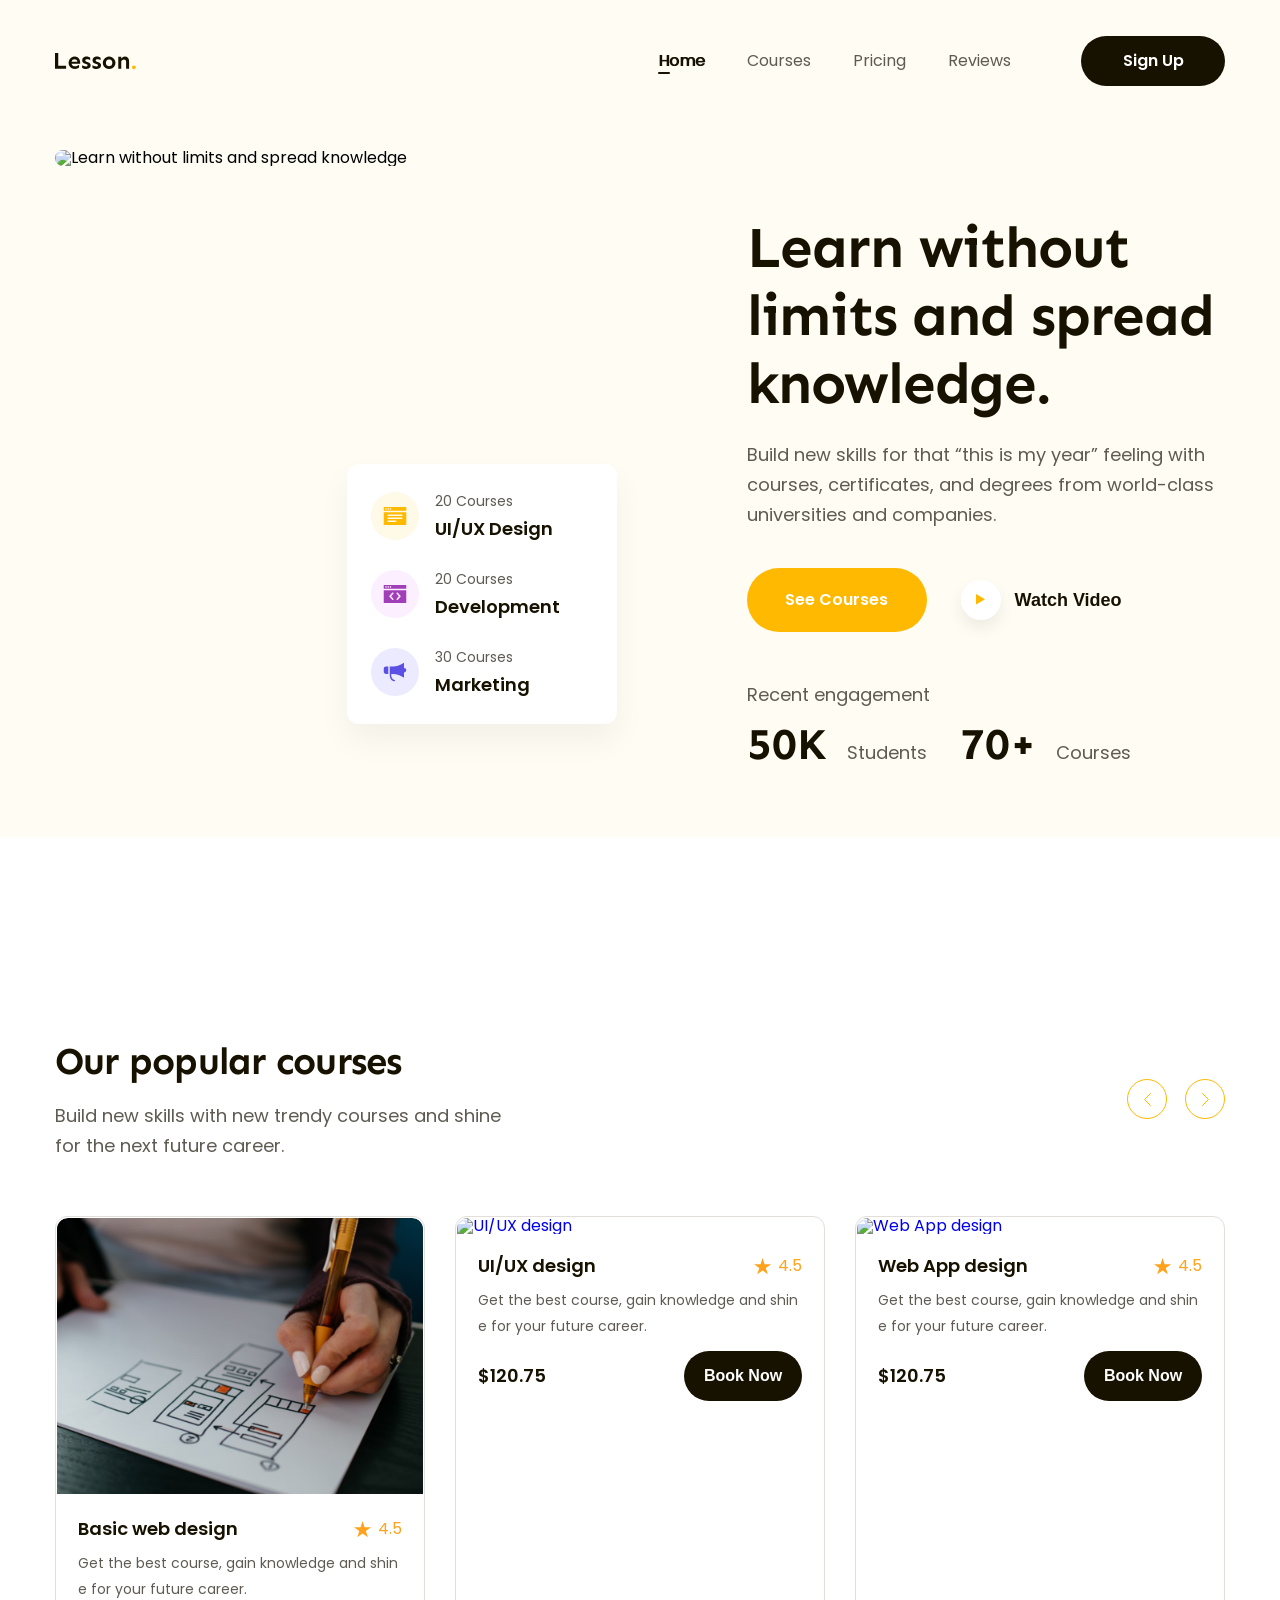
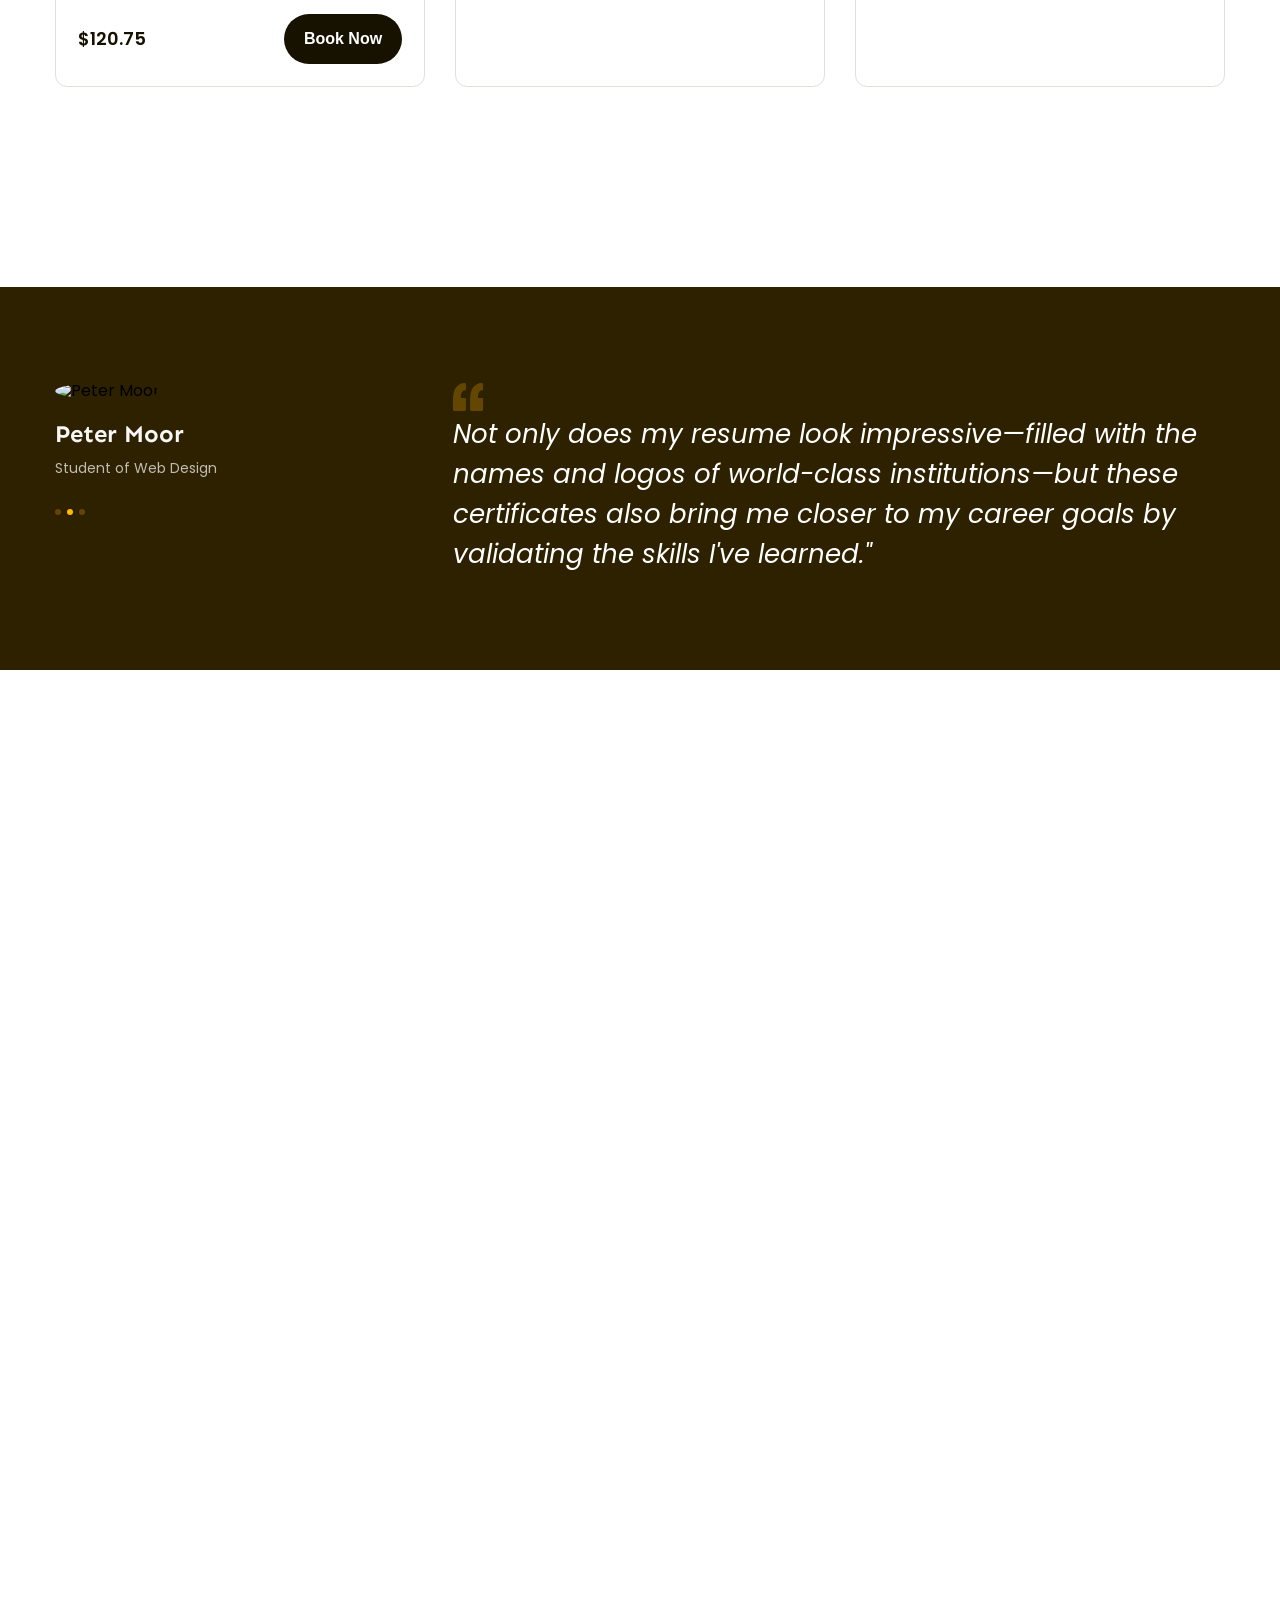
==== index.html @ c6560310 "p8 làm phần feedback" ====
<!doctype html>
<html lang="en">
  <head>
    <meta charset="UTF-8" />
    <meta name="viewport" content="width=device-width, initial-scale=1.0" />
    <!-- reset css -->
    <link rel="stylesheet" href="./assets/CSS/reset.css" />
    <!-- embedded fonts -->
    <link rel="preconnect" href="https://fonts.googleapis.com" />
    <link rel="preconnect" href="https://fonts.gstatic.com" crossorigin />
    <link
      href="https://fonts.googleapis.com/css2?family=Poppins:ital,wght@0,400;0,500;0,600;0,700;1,400&family=Sen:wght@700&display=swap"
      rel="stylesheet"
    />
    <!-- style -->
    <link rel="stylesheet" href="./assets/CSS/style.css" />
    <title>Figma to HTML</title>
  </head>
  <!-- Thêm style(h10000) để có thanh cuộn nhập dữ liệu trên show preview -->
  <body style="height: 10000px">
    <!-- header(là thẻ có ngữ nghĩa) -->
    <!-- header.header.fixed -->
    <!-- Class fixed để sau dùng sticky neo header lại -->
    <header class="header fixed">
      <!-- .main-content: để tái sử dụng lại độ rộng của các phần tử qua các phần  -->
      <div class="main-content">
        <!-- .body để làm thẻ cha bọc các thẻ con lại để lát xoay ngang dùng display: flex -->
        <div class="body">
          <!-- logo -->
          <img src="./assets/img/logo.svg" alt="Lesson." class="logo" />
          <!-- nav -->
          <!-- nav.nav>ul>li*4>a{Home} -->
          <nav class="nav">
            <ul>
              <li class="active">
                <a href="#!">Home</a>
              </li>
              <li>
                <a href="#!">Courses</a>
              </li>
              <li>
                <a href="#!">Pricing</a>
              </li>
              <li>
                <a href="#!">Reviews</a>
              </li>
            </ul>
          </nav>

          <!-- btn action -->
          <!-- .action>a.btn{Sign Up} -->
          <div class="action">
            <a href="#!" class="btn btn-sign-up">Sign Up</a>
          </div>
        </div>
      </div>
    </header>

    <!-- main(là thẻ có ngữ nghĩa) -->
    <main>
      <!-- hero -->
      <div class="hero">
        <div class="main-content">
          <div class="body">
            <!-- hero left -->
            <div class="media-block">
              <img
                src="./assets/img/hero-img.svg"
                alt="Learn without limits and spread knowledge"
                class="img"
              />

              <div class="hero-summary">
                <!-- item1 -->
                <div class="item">
                  <div class="icon">
                    <img src="./assets/icon/des.svg" alt="" />
                  </div>

                  <div class="info">
                    <p class="label">20 Courses</p>
                    <p class="title">UI/UX Design</p>
                  </div>
                </div>

                <!-- item2 -->
                <div class="item">
                  <div class="icon icon2">
                    <img src="./assets/icon/dev.svg" alt="" />
                  </div>

                  <div class="info">
                    <p class="label">20 Courses</p>
                    <p class="title">Development</p>
                  </div>
                </div>

                <!-- item3 -->
                <div class="item">
                  <div class="icon icon3">
                    <img src="./assets/icon/marketing.svg" alt="" />
                  </div>

                  <div class="info">
                    <p class="label">30 Courses</p>
                    <p class="title">Marketing</p>
                  </div>
                </div>
              </div>
            </div>
            <!-- hero right -->
            <div class="content-block">
              <h1 class="heading">
                Learn without limits and spread knowledge.
              </h1>
              <!-- desc = description: Mô tả -->
              <p class="desc">
                Build new skills for that “this is my year” feeling with
                courses, certificates, and degrees from world-class universities
                and companies.
              </p>

              <!-- cta = call to action: Kêu gọi hành đồng -->
              <div class="cta-group">
                <!-- btn = button: Nút bấm -->
                <a href="#!" class="btn hero-cta">See Courses</a>
                <button class="watch-video">
                  <div class="icon">
                    <img src="./assets/icon/play.svg" alt="" />
                  </div>
                  <span>Watch Video</span>
                </button>
              </div>

              <p class="desc desc-recent">Recent engagement</p>
              <p class="desc stats">
                <strong>50K</strong> Students <strong>70+</strong> Courses
              </p>
            </div>
          </div>
        </div>
      </div>

      <!-- popular -->
      <div class="popular">
        <div class="main-content">
          <div class="popular-top">
            <!-- popular-left -->
            <div class="info">
              <h2 class="heading-lv2">Our popular courses</h2>
              <p class="desc">
                Build new skills with new trendy courses and shine for the next
                future career.
              </p>
            </div>

            <!-- popular-right -->
            <div class="controls">
              <button class="control-btn">
                <!-- Vô figma chuột phải vào icon chọn Copy as -> chọn Copy as svg -->
                <svg
                  width="7"
                  height="13"
                  viewBox="0 0 7 13"
                  fill="none"
                  xmlns="http://www.w3.org/2000/svg"
                >
                  <path
                    d="M6.5 0.5L0.5 6.5L6.5 12.5"
                    stroke="currentColor"
                    stroke-linecap="round"
                    stroke-linejoin="round"
                  />
                </svg>
              </button>
              <button class="control-btn">
                <!-- Vô figma chuột phải vào icon chọn Copy as -> chọn Copy as svg -->
                <svg
                  width="7"
                  height="13"
                  viewBox="0 0 7 13"
                  fill="none"
                  xmlns="http://www.w3.org/2000/svg"
                >
                  <path
                    d="M0.5 0.5L6.5 6.5L0.5 12.5"
                    stroke="currentColor"
                    stroke-linecap="round"
                    stroke-linejoin="round"
                  />
                </svg>
              </button>
            </div>
          </div>

          <div class="course-list">
            <!-- item 1 -->
            <div class="course-item">
              <a href="#!">
                <img
                  src="./assets/img/course-1.svg"
                  alt="Basic web design"
                  class="thumb"
              /></a>
              <div class="info">
                <div class="head">
                  <h3 class="title">
                    <a class="line-clamp break-all" href="#!"
                      >Basic web design</a
                    >
                  </h3>
                  <div class="rating">
                    <img src="./assets/icon/star.svg" alt="" class="star" />
                    <span class="value">4.5</span>
                  </div>
                </div>

                <p class="desc line-clamp line-2 break-all">
                  Get the best course, gain knowledge and shine for your future
                  career.
                </p>

                <div class="foot">
                  <span class="price">$120.75</span>
                  <button class="btn btn-book">Book Now</button>
                </div>
              </div>
            </div>

            <!-- item 2 -->
            <div class="course-item">
              <a href="#!">
                <img
                  src="./assets/img/course-2.svg"
                  alt="UI/UX design"
                  class="thumb"
              /></a>
              <div class="info">
                <div class="head">
                  <h3 class="title">
                    <a class="line-clamp break-all" href="#!">UI/UX design</a>
                  </h3>
                  <div class="rating">
                    <img src="./assets/icon/star.svg" alt="" class="star" />
                    <span class="value">4.5</span>
                  </div>
                </div>

                <p class="desc line-clamp line-2 break-all">
                  Get the best course, gain knowledge and shine for your future
                  career.
                </p>

                <div class="foot">
                  <span class="price">$120.75</span>
                  <button class="btn btn-book">Book Now</button>
                </div>
              </div>
            </div>

            <!-- item 3 -->
            <div class="course-item">
              <a href="#!">
                <img
                  src="./assets/img/course-2.svg"
                  alt="Web App design"
                  class="thumb"
              /></a>
              <div class="info">
                <div class="head">
                  <h3 class="title">
                    <a class="line-clamp break-all" href="#!">Web App design</a>
                  </h3>
                  <div class="rating">
                    <img src="./assets/icon/star.svg" alt="" class="star" />
                    <span class="value">4.5</span>
                  </div>
                </div>

                <p class="desc line-clamp line-2 break-all">
                  Get the best course, gain knowledge and shine for your future
                  career.
                </p>

                <div class="foot">
                  <span class="price">$120.75</span>
                  <button class="btn btn-book">Book Now</button>
                </div>
              </div>
            </div>
          </div>
        </div>
      </div>

      <!-- feedback -->
      <div class="feedback">
        <div class="main-content">
          <div class="feedback-list">
            <div class="feedback-item">
              <!-- Khối bên trái -->
              <div class="info">
                <img
                  src="./assets/img/ava-feedback.svg"
                  alt="Peter Moor"
                  class="avatar"
                />
                <p class="member-name">Peter Moor</p>
                <p class="desc">Student of Web Design</p>
                <div class="dots">
                  <div class="dot"></div>
                  <div class="dot active"></div>
                  <div class="dot"></div>
                </div>
              </div>

              <!-- Khối bên phải -->
              <div class="content">
                <img
                  src="./assets/icon/open-quote.svg"
                  alt=""
                  class="open-quotes"
                />
                <!-- Thẻ <blockquote> dùng để trích dẫn một câu nói nào đó -->
                <blockquote>
                  Not only does my resume look impressive—filled with the names
                  and logos of world-class institutions—but these certificates
                  also bring me closer to my career goals by validating the
                  skills I've learned."
                </blockquote>
              </div>
            </div>
          </div>
        </div>
      </div>
    </main>
  </body>
</html>
---- assets/CSS/style.css ----
/* assets/CSS/style.css để tạo nhanh */
/* Làm các phần từ trên xuống dưới, từ trái qua phải, từ tổng quan đến chi tiết */

* {
  box-sizing: border-box;
}

/* Tạo biến để tái sử dụng và chỉnh sửa nhanh */
:root {
  --font-heading: "Sen", sans-serif;
  --primary-color: #ffb900;
}

html {
  /* Set 62.5% để quy đổi 1rem=10px. Vì mặc định 1rem=16px */
  font-size: 62.5%;
}

/* Khôi phục lại cỡ chữ mặc định theo rem */
body {
  font-size: 1.6rem;
  font-family: "Poppins", sans-serif;
}
/* ==================== common ==================== */
a {
  /* Bỏ gạch chân thẻ <a> */
  text-decoration: none;
}

.heading-lv2 {
  color: #171100;
  font-family: var(--font-heading);
  font-size: 3.8rem;
  font-weight: 700;
  line-height: 1.27; /* 126.316% */
  letter-spacing: -0.76px;
}

.btn {
  /* Chuyển mặc định (inline) sang inline-block để set padding */
  display: inline-block;
  min-width: 118px;
  padding: 0 16px;
  line-height: 50px;
  color: #fff;
  text-align: center;
  font-size: 1.6rem;
  font-weight: 600;
  border-radius: 999px;
  background: #171100;
}

.btn:hover {
  cursor: pointer;
  opacity: 0.9;
}

.main-content {
  width: 1170px;
  /* Cách lề 2 bên mỗi chỗ 24px */
  max-width: calc(100% - 48px);
  margin-left: auto;
  margin-right: auto;
}

/* Dùng để rút gọn nội dung và tạo dấu ... khi nội dung quá 1 dòng(mặc định) */
.line-clamp {
  display: -webkit-box; /* Kích hoạt cơ chế box của WebKit để hỗ trợ line-clamp */
  /* Giới hạn số dòng hiển thị, mặc định là 1 dòng */
  -webkit-line-clamp: var(--line-clamp, 1);
  /* Viết cả tiền tố -webkit- (cho trình duyệt cũ) và thuộc tính tiêu chuẩn (cho tương lai) để đảm bảo tính tương thích */
  line-clamp: var(--line-clamp, 1);
  -webkit-box-orient: vertical; /* Sắp xếp nội dung theo chiều dọc (vertical) */
  overflow: hidden; /* Ẩn phần nội dung vượt quá số dòng cho phép */
}

/* Dùng để rút gọn nội dung và tạo dấu ... khi nội dung quá 2 dòng */
.line-clamp.line-2 {
  /* Giới hạn số dòng hiển thị là 2 dòng */
  -webkit-line-clamp: 2;
  /* Viết cả tiền tố -webkit- (cho trình duyệt cũ) và thuộc tính tiêu chuẩn (cho tương lai) để đảm bảo tính tương thích */
  line-clamp: 2;
}

/* Dùng để ép ngắt từ ở bất kỳ ký tự nào khi nội dung quá dài */
.break-all {
  word-break: break-all; /* Cho phép trình duyệt ngắt chữ ở mọi vị trí để tránh tràn khung */
}

/* ==================== header ==================== */

.header {
  background: #fffcf4;
}

.header.fixed {
  /* Để thứ tự luôn ưu tiên nằm lên trên */
  z-index: 1;
  position: sticky;
  /* Kéo xuống đến khoảng cách 36px-28px=8px là dừng lại. 36px đó là padding của .header .body */
  top: -28px;
}

.header .body {
  /* df */
  display: flex;
  align-items: center;
  padding: 36px 0 8px;
}

.nav {
  /* mla */
  /* Canh trái nav nên nó đẩy luôn các thẻ sau nav sang hết bên phải */
  margin-left: auto;
}

.nav ul {
  display: flex;
}

.nav a {
  /* Dùng để căn thẻ a::after theo thẻ a */
  position: relative;
  color: #5f5b53;
  font-size: 1.6rem;
  /* Vì tổng khoảng cách là 42px nên mỗi bên là 21px */
  padding: 8px 21px;
}
.nav li.active a,
.nav a:hover {
  color: #171100;
  /* Độ đậm của chữ: Nhưng dùng cái này đưa chuột vào nó làm chữ giãn ra, đưa chuột ra rồi co lại. Làm cả thanh nó giật giật không đẹp */
  /* font-weight: 600; */
  /* Chuyển qua dùng text-shadow: Tạo bóng đổ nhẹ sang bên phải 1px */
  text-shadow: 1px 0 0 currentColor;
}

.nav li.active a::after {
  /* Dùng để căn thẻ a::after theo thẻ a */
  position: absolute;
  left: 21px; /*bằng phần trái phải 21px của padding ở thẻ <a>*/
  bottom: 6px;
  /* để display inline ko set đc width height phải chuyển qua block hoặc inline-block */
  display: block;
  content: "";
  width: 12px;
  height: 2px;
  border-radius: 1px;
  background: #171100;
}

.header .btn-sign-up {
  min-width: 144px;
}

.header .action {
  /* Vì chỗ "Reviews" thuộc thẻ a đã cách 21px nên cần thêm 49px để nút Sign Up cách Reviews 70px */
  margin-left: 49px;
}

/* ==================== hero ==================== */

.hero {
  padding: 56px 0 65px;
  background: #fffcf4;
}

.hero .body {
  display: flex;
}

/* ========== hero left ========== */
/* Lấy class hero thay vì class main-content vì main-content là class chung các phần khác nữa. Nên không phân biệt được.  */
.hero .media-block {
  /* Dùng để căn chỉnh khối .media-summary theo khối cha .media-block */
  position: relative;
  /* Lấy chiều rộng khối .media-block=570px chia cho khối .main-content=1170px được gần 48% */
  width: 48%;
}

/* Chỉnh form chuẩn khung ảnh. Để có upload ảnh khác lên thì vẫn giũ đúng form */
.hero .media-block .img {
  width: 470px;
  height: 685px;
  object-fit: cover;
  border-radius: 20px;
}

.hero .hero-summary {
  padding: 24px;
  width: 270px;
  /* Dùng để căn chỉnh khối .media-summary theo khối cha .media-block */
  position: absolute;
  bottom: 48px;
  right: 0;
  border-radius: 12px;
  background: #fff;
  box-shadow: 0px 16px 32px 0px rgba(0, 0, 0, 0.05);
}

.hero-summary .item {
  display: flex;
  /* Căn chỉnh các phần tử trong tất cả class "item" ở giữa theo cột dọc */
  align-items: center;
}

/* Tác động vào các lớp item nằm sau item khác (ở đây là tác động vào item2 và item3 trừ item1 */
.hero-summary .item + .item {
  margin-top: 22px;
}

.hero-summary .icon {
  /* 3 thuộc tính đầu để tạo hình tròn quanh img */
  width: 48px;
  height: 48px;
  border-radius: 50%;
  /* 4 thuộc tính sau để căn img chính giữa và tô màu nền cho hình tròn */
  display: flex;
  justify-content: center;
  align-items: center;
  background-color: #fff9e8;
}

.hero-summary .icon2 {
  background-color: #fcefff;
}

.hero-summary .icon3 {
  background-color: #ebeaff;
}

.hero-summary .info {
  /* Khoảng cách giữa info với label */
  margin-left: 16px;
}

.hero-summary .label {
  color: #5f5b53;
  font-size: 1.4rem;
  line-height: 1.86; /* 185.714% */
}

.hero-summary .title {
  color: #171100;
  font-size: 1.8rem;
  font-weight: 600;
  line-height: 1.67; /* 166.667% */
}

/* ========== hero right ========== */
.hero .content-block {
  /* Lấy 100% - 48%(bên khối trái) = 52% */
  width: 52%;
  padding-left: 130px;
  padding-top: 64px;
}

.hero .heading {
  color: #171100;
  font-family: var(--font-heading);
  font-size: 5.8rem;
  font-weight: 700;
  line-height: 1.17; /* 117.241% */
  letter-spacing: -1.16px;
}

.hero .desc {
  margin-top: 22px;
  color: #5f5b53;
  font-size: 1.8rem;
  line-height: 1.67; /* 166.667% */
}

.hero .cta-group {
  /* Để xoay ngang 2 phần tử bên trong và căn giữa 2 phần tử theo chiều dọc */
  display: flex;
  align-items: center;
  margin-top: 38px;
}

.hero-cta {
  min-width: 180px;
  line-height: 64px;
  background-color: var(--primary-color);
}

.hero .watch-video {
  margin-left: 28px;
  /* Để bỏ viền bao quanh mặc định của thẻ <button> */
  border: none;
  /* Để nền trong suốt */
  background: transparent;
  /* Để xoay ngang 2 phần tử bên trong và căn giữa 2 phần tử theo chiều dọc */
  display: flex;
  align-items: center;
  /* Khi đưa chuột vào nút, con trỏ sẽ đổi từ mũi tên ➜ thành hình bàn tay 👆. */
  cursor: pointer;
}

.hero .watch-video .icon {
  display: flex;
  align-items: center;
  justify-content: center;
  width: 40px;
  height: 40px;
  border-radius: 40px;
  background: #fff;
  box-shadow: 0px 8px 16px 0px rgba(0, 0, 0, 0.07);
}

.hero .watch-video span {
  margin-left: 14px;
  color: #171100;
  font-size: 1.8rem;
  font-weight: 600;
  line-height: 1.67; /* 166.667% */
}

.hero .desc-recent {
  margin-top: 48px;
}

.hero .stats {
  margin-top: 8px;
}

.hero .stats strong {
  margin-right: 15px;
  color: #171100;
  font-family: var(--font-heading);
  font-size: 4.4rem;
  font-weight: 700;
  line-height: 1.23; /* 122.727% */
}

/* Chọn thẻ <strong> thứ 2 */
.hero .stats strong:nth-child(2) {
  margin-left: 28px;
}

/* ==================== popular ==================== */
.popular {
  /* Có padding để phần nền không ôm sát chữ. Sau này muốn đổi nền cũng tiện */
  padding: 65px 0;
  /* Thấy ô chữ cách phần hero 200px mà padding đã 65px rồi nên margin-top còn 135px */
  margin-top: 135px;
}

/* ========== popular top ========== */
.popular-top {
  /* Để xoay ngang 2 phần tử bên trong và căn 2 phần tử sát lề 2 bên theo chiều ngang */
  display: flex;
  align-items: center;
  justify-content: space-between;
}

.popular-top .desc {
  margin-top: 16px;
  width: 458px;
  color: #5f5b53;
  font-size: 1.8rem;
  line-height: 1.67; /* 166.667% */
}

.popular-top .controls {
  display: flex;
  /* Khoảng cách giữa các phần tử là 18px */
  gap: 18px;
}

.popular-top .control-btn {
  /* 3 thuộc tính đầu để căn giữa icon trong khung hình tròn */
  /* Khi dùng display: flex, phần tử chuyển sang dạng block (khối) và không còn tính chất inline(xếp 1 hàng) nữa. Nên muốn xoay ngang 2 phần tử thì lên lớp cha dùng display: flex */
  display: flex;
  /* Mẹo: Nếu muốn phần tử vừa xếp hàng ngang như inline ở ngoài, vừa xài được flex ở trong thì dùng: */
  /* display: inline-flex; */
  justify-content: center;
  align-items: center;
  /* Xóa viền nút button */
  background: transparent;
  width: 40px;
  height: 40px;
  /* Tạo hình tròn */
  border-radius: 50%;
  color: var(--primary-color);
  border: 1px solid var(--primary-color);
}

.popular-top .control-btn:hover {
  background-color: var(--primary-color);
  color: #fff;
  cursor: pointer;
}

/* ========== popular bottom ========== */
.popular .course-list {
  display: flex;
  gap: 30px;
  margin-top: 55px;
}

/* Trạng thái bình thường của course-item */
.popular .course-item {
  /* Để 3 item có cùng trọng số để luôn bằng nhau khi text quá dài */
  /* flex: flex-grow flex-shrink flex-basis; */
  flex: 1;
  border-radius: 12px;
  border: 1px solid #e2dfda;
  background: #fff;
}

/* Trạng thái khi di chuột vào của course-item */
.popular .course-item:hover {
  border-radius: 12px;
  background: #fff;
  box-shadow: 0px 18px 36px 0px rgba(0, 0, 0, 0.05);
}

/* Định dạng khung ảnh để dễ thay đổi ảnh sau này */
.popular .course-item .thumb {
  /* Khi di chuột vào thì viền trong suốt */
  border: 1px solid transparent;
  border-radius: 12px 12px 0px 0px;
  height: 278px;
  object-fit: cover;
  width: 100%;
}

.popular .course-item .info {
  padding: 16px 22px 22px;
}

.popular .course-item .foot,
.popular .course-item .rating,
.popular .course-item .head {
  display: flex;
  align-items: center;
  justify-content: space-between;
}

.popular .course-item .title a {
  color: #171100;
  font-size: 1.8rem;
  font-weight: 600;
  line-height: 1.67; /* 166.667% */
}

.popular .rating .value {
  margin-left: 6px;
  color: #fea31b;
  font-size: 16px;
  line-height: 1.75; /* 175% */
}

.popular .course-item .desc {
  margin-top: 6px;
  color: #5f5b53;
  font-size: 1.4rem;
  line-height: 1.86; /* 185.714% */
}

.popular .course-item .foot {
  margin-top: 12px;
}

.popular .course-item .price {
  color: #171100;
  font-size: 1.8rem;
  font-weight: 600;
  line-height: 1.67; /* 166.667% */
}

.popular .course-item .btn-book {
  /* Bỏ border mặc định của button */
  border: none;
}

.popular .course-item .btn-book:hover {
  background: var(--primary-color);
}

/* ==================== feedback ==================== */
.feedback {
  /* Do đo được từ feedback lên popular là 200px mà phần padding của popular đã là 65px nên 200px - 65px = 135px */
  margin-top: 135px;
  padding: 96px 0;
  background: #2e2100;
}

.feedback-item {
  display: flex;
}

.feedback-item .avatar {
  width: 72px;
  height: 72px;
  border-radius: 50%;
  object-fit: cover;
}

.feedback-item .info .member-name {
  margin-top: 18px;
  color: #f7f7f7;
  font-family: var(--font-heading);
  font-size: 2.4rem;
  font-weight: 700;
  line-height: 1.42; /* 141.667% */
}

.feedback-item .info .desc {
  margin-top: 4px;
  color: #bfbcb2;
  font-size: 1.4rem;
  line-height: 1.86; /* 185.714% */
}

.feedback-item .dots {
  gap: 6px;
  display: flex;
  margin-top: 28px;
}

.feedback-item .dot {
  height: 6px;
  width: 6px;
  border-radius: 50%;
  background: #634700;
  cursor: pointer;
}

.feedback-item .dot.active{
  /* dot nào được active(chọn vào rồi) thì không hiện bàn tay khi rê chuột vào nữa */
  cursor: default;
  background: var(--primary-color);
}

.feedback-item .content {
  /* Lấy width của box content chia cho box main-content (chỗ định dạng chung phần box lớn) */
  /* Width % tính theo độ rộng của lớp cha gần nhất */
  width: 66%;
  /* margin-left: auto: Trình duyệt sẽ lấy toàn bộ khoảng trống còn dư bên trái để làm khoảng đệm. Khi khoảng đệm bên trái phình to ra tối đa, nó sẽ tự động đẩy cái hộp sang sát mép bên phải. */
  margin-left: auto;
}

.feedback-item blockquote {
  color: #fff;
  font-size: 2.6rem;
  font-style: italic;
  line-height: 1.54; /* 153.846% */
}
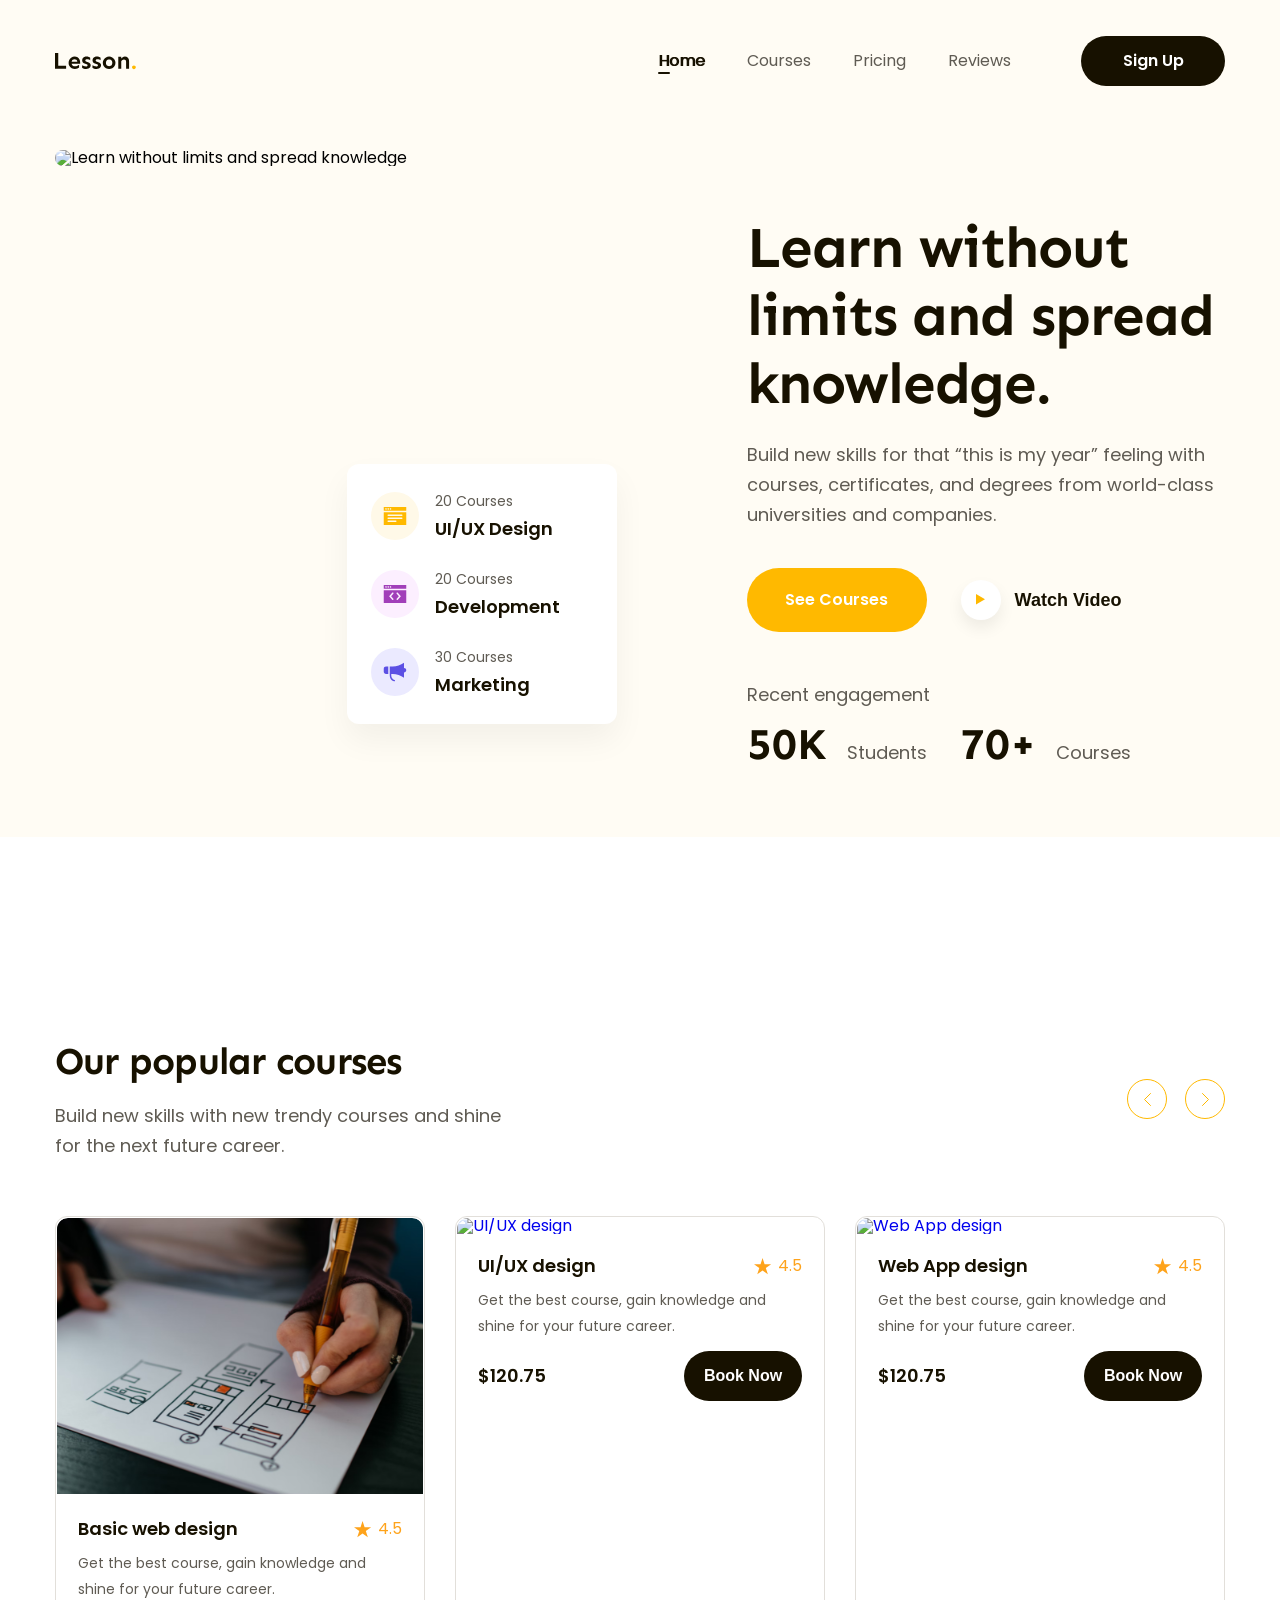
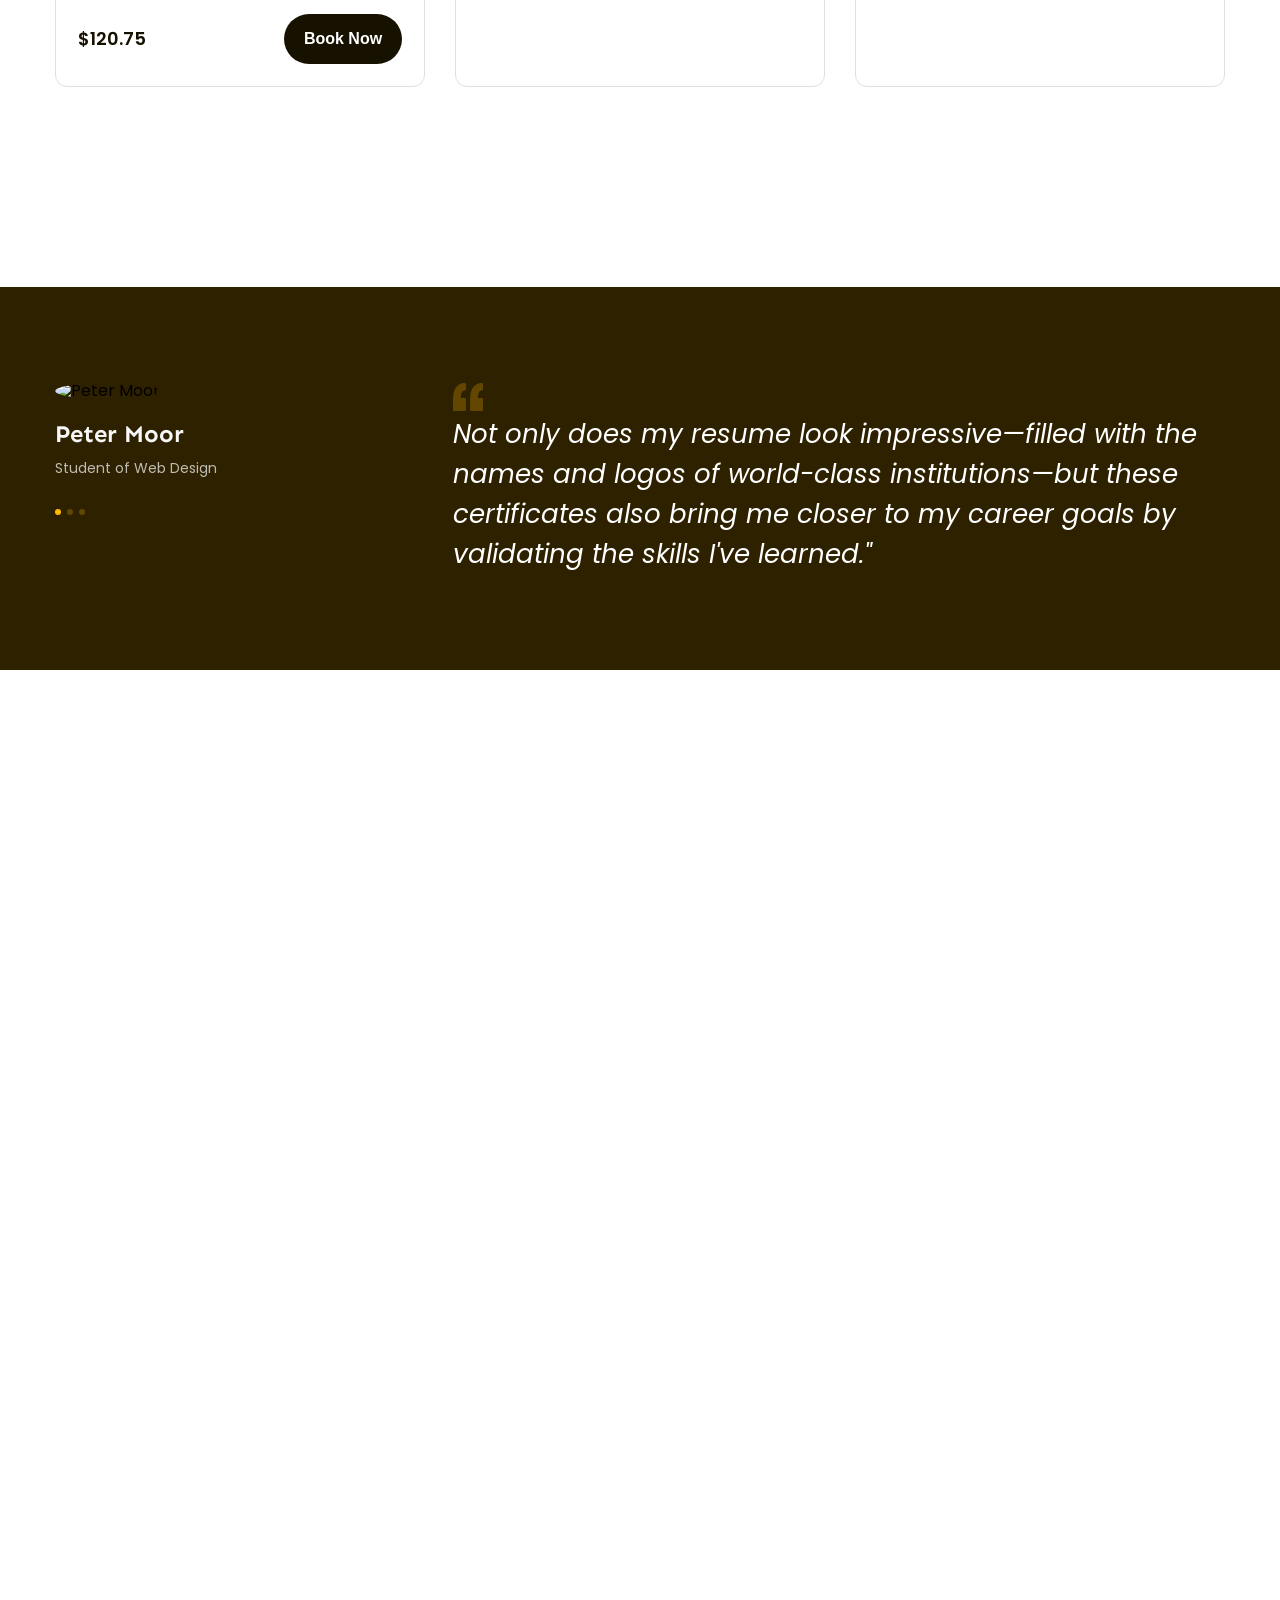
==== commit f30cde77: "p9 hoàn thiện phần feedback" ====
--- a/index.html
+++ b/index.html
@@ -215,7 +215,9 @@
                   </div>
                 </div>
 
-                <p class="desc line-clamp line-2 break-all">
+                <!-- <p class="desc line-clamp line-2 break-all"> -->
+                <!-- Không dùng break-all để tránh bé chữ, chỉ dùng khi trường hợp có chữ quá dài -->
+                <p class="desc line-clamp line-2">
                   Get the best course, gain knowledge and shine for your future
                   career.
                 </p>
@@ -246,7 +248,9 @@
                   </div>
                 </div>
 
-                <p class="desc line-clamp line-2 break-all">
+                <!-- <p class="desc line-clamp line-2 break-all"> -->
+                <!-- Không dùng break-all để tránh bé chữ, chỉ dùng khi trường hợp có chữ quá dài -->
+                <p class="desc line-clamp line-2">
                   Get the best course, gain knowledge and shine for your future
                   career.
                 </p>
@@ -277,7 +281,9 @@
                   </div>
                 </div>
 
-                <p class="desc line-clamp line-2 break-all">
+                <!-- <p class="desc line-clamp line-2 break-all"> -->
+                <!-- Không dùng break-all để tránh bé chữ, chỉ dùng khi trường hợp có chữ quá dài -->
+                <p class="desc line-clamp line-2">
                   Get the best course, gain knowledge and shine for your future
                   career.
                 </p>
@@ -296,19 +302,20 @@
       <div class="feedback">
         <div class="main-content">
           <div class="feedback-list">
+            <!-- item 1 -->
             <div class="feedback-item">
               <!-- Khối bên trái -->
               <div class="info">
                 <img
-                  src="./assets/img/ava-feedback.svg"
+                  src="./assets/img/ava-feedback1.svg"
                   alt="Peter Moor"
                   class="avatar"
                 />
                 <p class="member-name">Peter Moor</p>
                 <p class="desc">Student of Web Design</p>
                 <div class="dots">
-                  <div class="dot"></div>
                   <div class="dot active"></div>
+                  <div class="dot"></div>
                   <div class="dot"></div>
                 </div>
               </div>
@@ -329,6 +336,76 @@
                 </blockquote>
               </div>
             </div>
+
+            <!-- item 2 -->
+            <div class="feedback-item">
+              <!-- Khối bên trái -->
+              <div class="info">
+                <img
+                  src="./assets/img/ava-feedback2.jpg"
+                  alt="Peter Moor"
+                  class="avatar"
+                />
+                <p class="member-name">Peter Moor</p>
+                <p class="desc">Student of Web Design</p>
+                <div class="dots">
+                  <div class="dot"></div>
+                  <div class="dot active"></div>
+                  <div class="dot"></div>
+                </div>
+              </div>
+
+              <!-- Khối bên phải -->
+              <div class="content">
+                <img
+                  src="./assets/icon/open-quote.svg"
+                  alt=""
+                  class="open-quotes"
+                />
+                <!-- Thẻ <blockquote> dùng để trích dẫn một câu nói nào đó -->
+                <blockquote>
+                  Not only does my resume look impressive—filled with the names
+                  and logos of world-class institutions—but these certificates
+                  also bring me closer to my career goals by validating the
+                  skills I've learned."
+                </blockquote>
+              </div>
+            </div>
+
+            <!-- item 3 -->
+            <div class="feedback-item">
+              <!-- Khối bên trái -->
+              <div class="info">
+                <img
+                  src="./assets/img/ava-feedback3.jpg"
+                  alt="Peter Moor"
+                  class="avatar"
+                />
+                <p class="member-name">Peter Moor</p>
+                <p class="desc">Student of Web Design</p>
+                <div class="dots">
+                  <div class="dot"></div>
+                  <div class="dot"></div>
+                  <div class="dot active"></div>
+                </div>
+              </div>
+
+              <!-- Khối bên phải -->
+              <div class="content">
+                <img
+                  src="./assets/icon/open-quote.svg"
+                  alt=""
+                  class="open-quotes"
+                />
+                <!-- Thẻ <blockquote> dùng để trích dẫn một câu nói nào đó -->
+                <blockquote>
+                  Not only does my resume look impressive—filled with the names
+                  and logos of world-class institutions—but these certificates
+                  also bring me closer to my career goals by validating the
+                  skills I've learned."
+                </blockquote>
+              </div>
+            </div>
           </div>
         </div>
       </div>
--- a/assets/CSS/style.css
+++ b/assets/CSS/style.css
@@ -487,8 +487,26 @@
   background: #2e2100;
 }
 
+.feedback-list {
+  display: flex;
+  /* Đổi từ overflow: visible; (Mặc định, cho phép tràn ra ngoài) sang
+     overflow: hidden;  (Cắt phần tràn) */
+  overflow: hidden;
+}
+
 .feedback-item {
   display: flex;
+
+  /* Mỗi feedback-item phải rộng bằng 100% khung cha (.feedback-list).
+     Nếu không khai báo width: 100%, trình duyệt sẽ tự tính chiều rộng
+     theo nội dung bên trong. Khi kết hợp với .content { width: 66% }
+     và margin-left: auto, phần nội dung bên phải có thể bị tràn ra ngoài.
+     Do .feedback-list đang overflow: hidden nên phần bị tràn sẽ bị cắt mất,
+     dẫn đến hiện tượng "mất chữ". */
+  width: 100%;
+
+  /* Để không cho các item bị co lại khi dùng display: flex để xếp các item trên 1 hàng ngang, thuộc tính này thuộc lớp con */
+  flex-shrink: 0;
 }
 
 .feedback-item .avatar {
@@ -528,7 +546,7 @@
   cursor: pointer;
 }
 
-.feedback-item .dot.active{
+.feedback-item .dot.active {
   /* dot nào được active(chọn vào rồi) thì không hiện bàn tay khi rê chuột vào nữa */
   cursor: default;
   background: var(--primary-color);
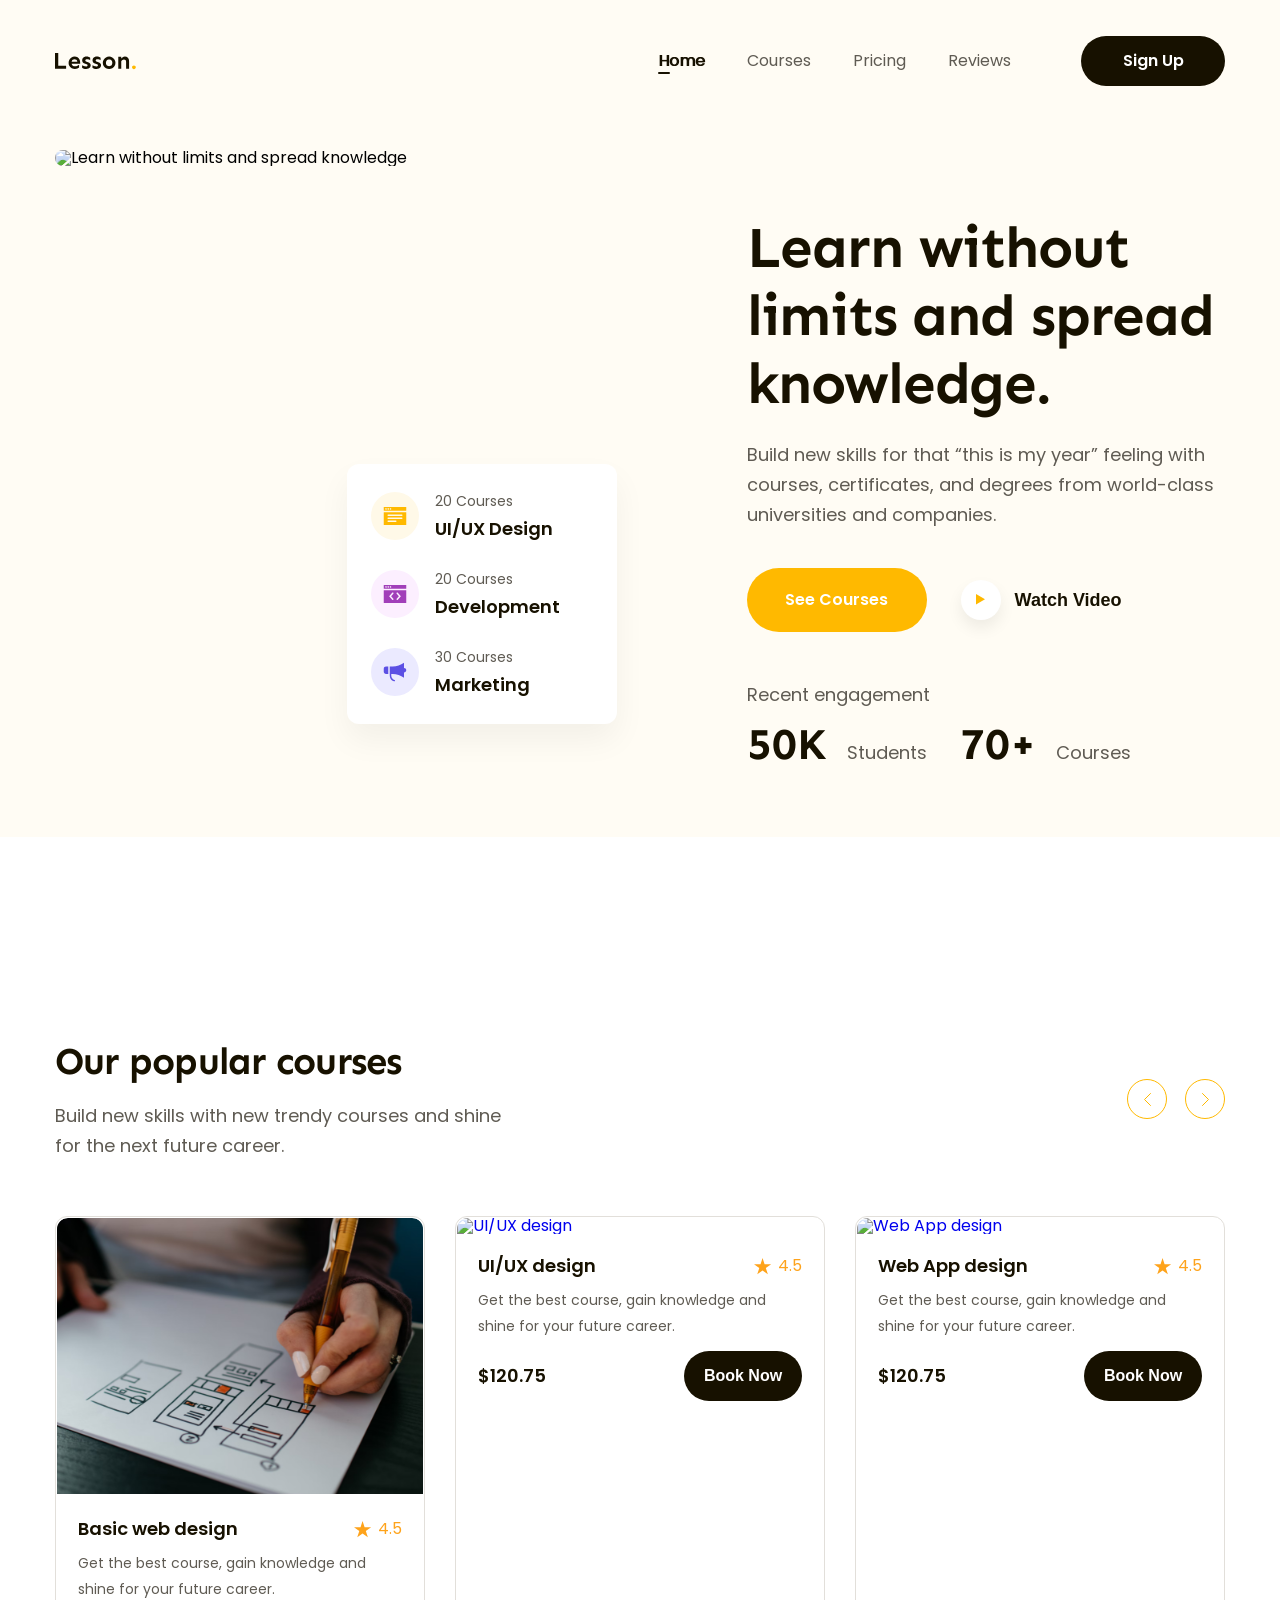
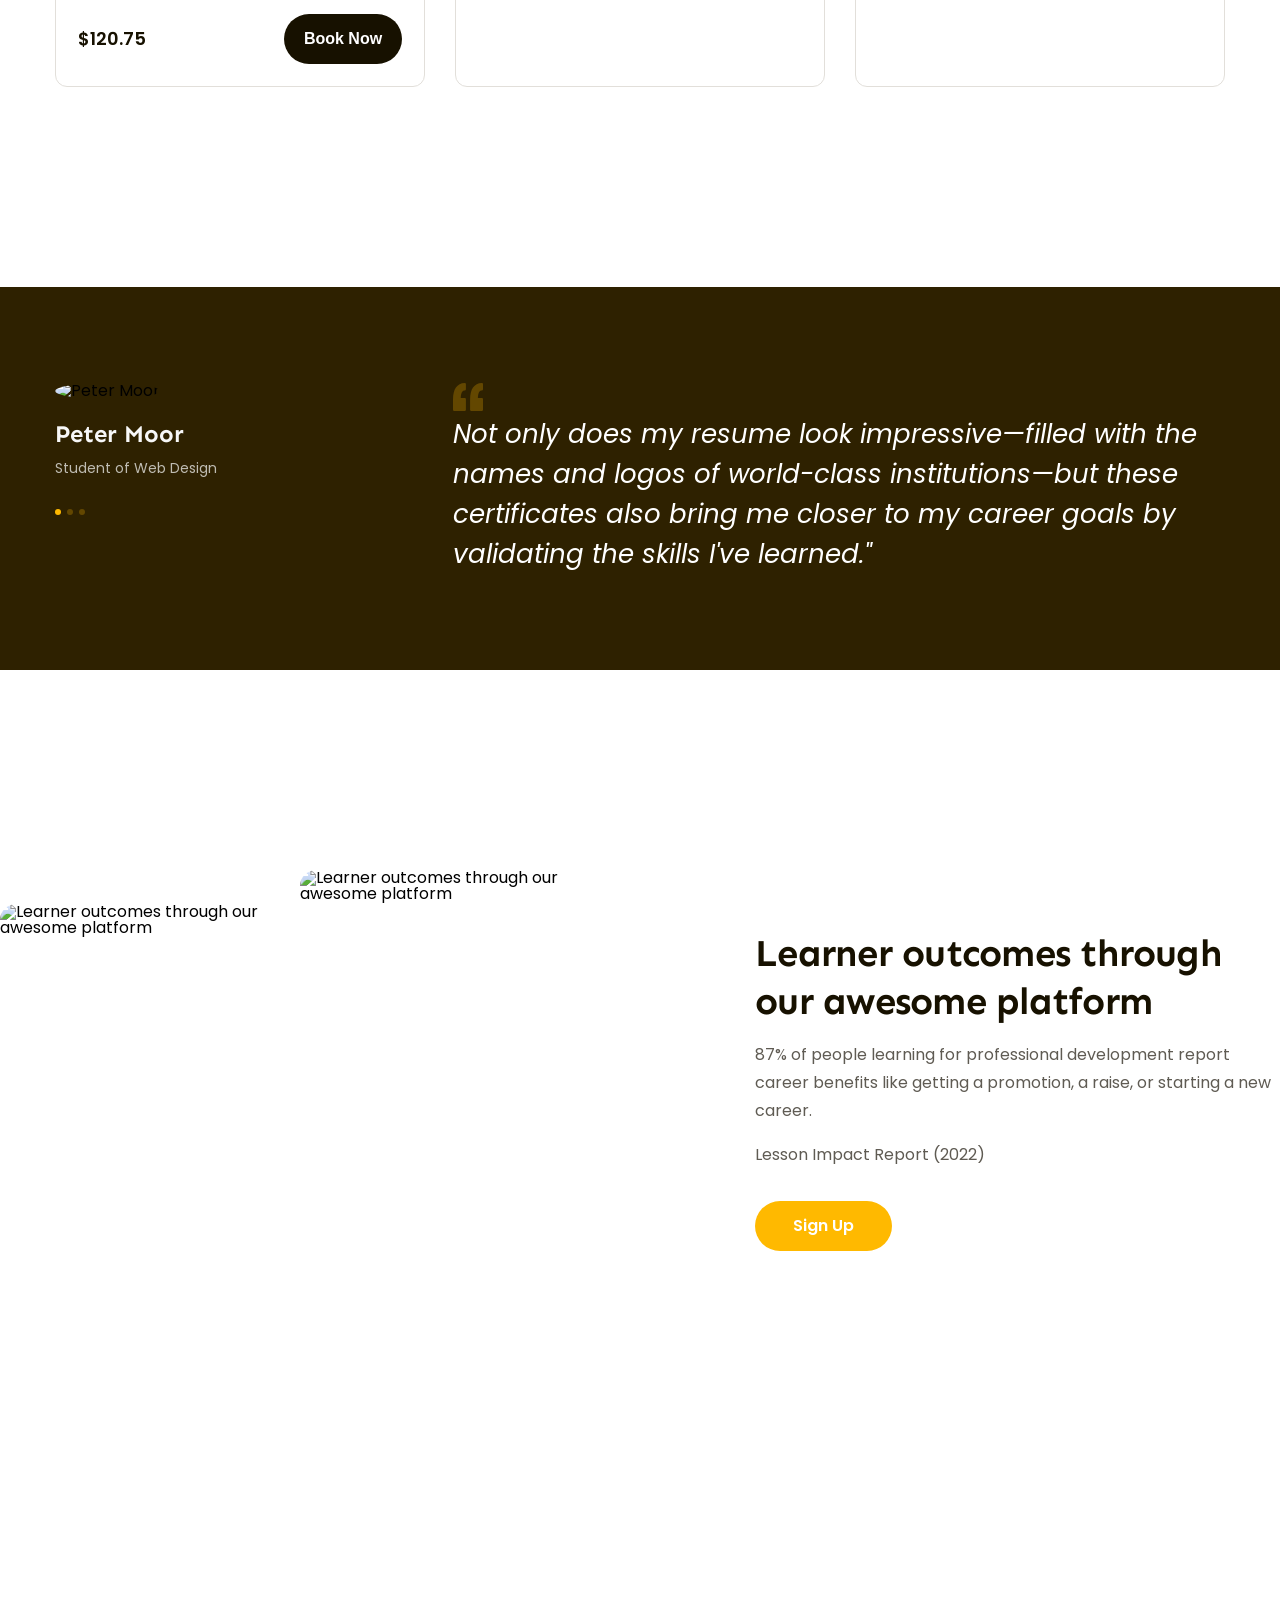
==== commit 3b5bdc0b: "p10 làm phần features" ====
--- a/index.html
+++ b/index.html
@@ -409,6 +409,39 @@
           </div>
         </div>
       </div>
+
+      <!-- features -->
+      <div class="features">
+        <div class="main-content"></div>
+        <!-- .body>.images>img*2^.content -->
+        <!-- Dấu ^ để nhảy ra ngoài 1 cấp -->
+        <div class="body">
+          <div class="images">
+            <img class="lower"
+              src="./assets/img/learn-1.svg"
+              alt="Learner outcomes through our awesome platform"
+            />
+            <img
+              src="./assets/img/learn-2.svg"
+              alt="Learner outcomes through our awesome platform"
+            />
+          </div>
+
+          <div class="content">
+            <!-- h2.heading-lv2+p.desc*2+a.btn{Sign Up} -->
+            <h2 class="heading-lv2">
+              Learner outcomes through our awesome platform
+            </h2>
+            <p class="desc">
+              87% of people learning for professional development report career
+              benefits like getting a promotion, a raise, or starting a new
+              career.
+            </p>
+            <p class="desc">Lesson Impact Report (2022)</p>
+            <a href="#!" class="btn cta-btn">Sign Up</a>
+          </div>
+        </div>
+      </div>
     </main>
   </body>
 </html>
--- a/assets/CSS/style.css
+++ b/assets/CSS/style.css
@@ -339,6 +339,7 @@
 }
 
 /* ==================== popular ==================== */
+
 .popular {
   /* Có padding để phần nền không ôm sát chữ. Sau này muốn đổi nền cũng tiện */
   padding: 65px 0;
@@ -480,6 +481,7 @@
 }
 
 /* ==================== feedback ==================== */
+
 .feedback {
   /* Do đo được từ feedback lên popular là 200px mà phần padding của popular đã là 65px nên 200px - 65px = 135px */
   margin-top: 135px;
@@ -566,3 +568,55 @@
   font-style: italic;
   line-height: 1.54; /* 153.846% */
 }
+
+/* ==================== features ==================== */
+
+.features {
+  /* margin-top: 135px + padding: 65px = 200px là khoảng cách từ features đến feedback */
+  margin-top: 135px;
+  padding: 65px 0;
+}
+
+.features .body {
+  display: flex;
+  justify-content: space-between;
+}
+
+.features .images {
+  display: flex;
+  gap: 30px;
+}
+
+.features .images img {
+  width: 270px;
+  height: 405px;
+  object-fit: cover;
+  border-radius: 16px;
+}
+
+.features .lower {
+  margin-top: 34px;
+}
+
+.features .content {
+  /* Chia width content cho width main-content */
+  width: 41%;
+  display: flex; /* Biến .content thành Flex Container. Các phần tử nằm cùng 1 hàng ngang */
+  flex-direction: column; /* Xếp các phần tử con theo chiều dọc (trên xuống dưới) */
+  justify-content: center; /* Căn giữa các phần tử con theo trục chính.
+                               Vì đang dùng column nên sẽ căn giữa theo chiều dọc */
+}
+
+.features .desc {
+  margin-top: 16px;
+  color: #5f5b53;
+  font-size: 1.6rem;
+  line-height: 1.75; /* 175% */
+}
+
+.features .cta-btn {
+  margin-top: 32px;
+  width: 137px;
+  height: 50px;
+  background: var(--primary-color);
+}
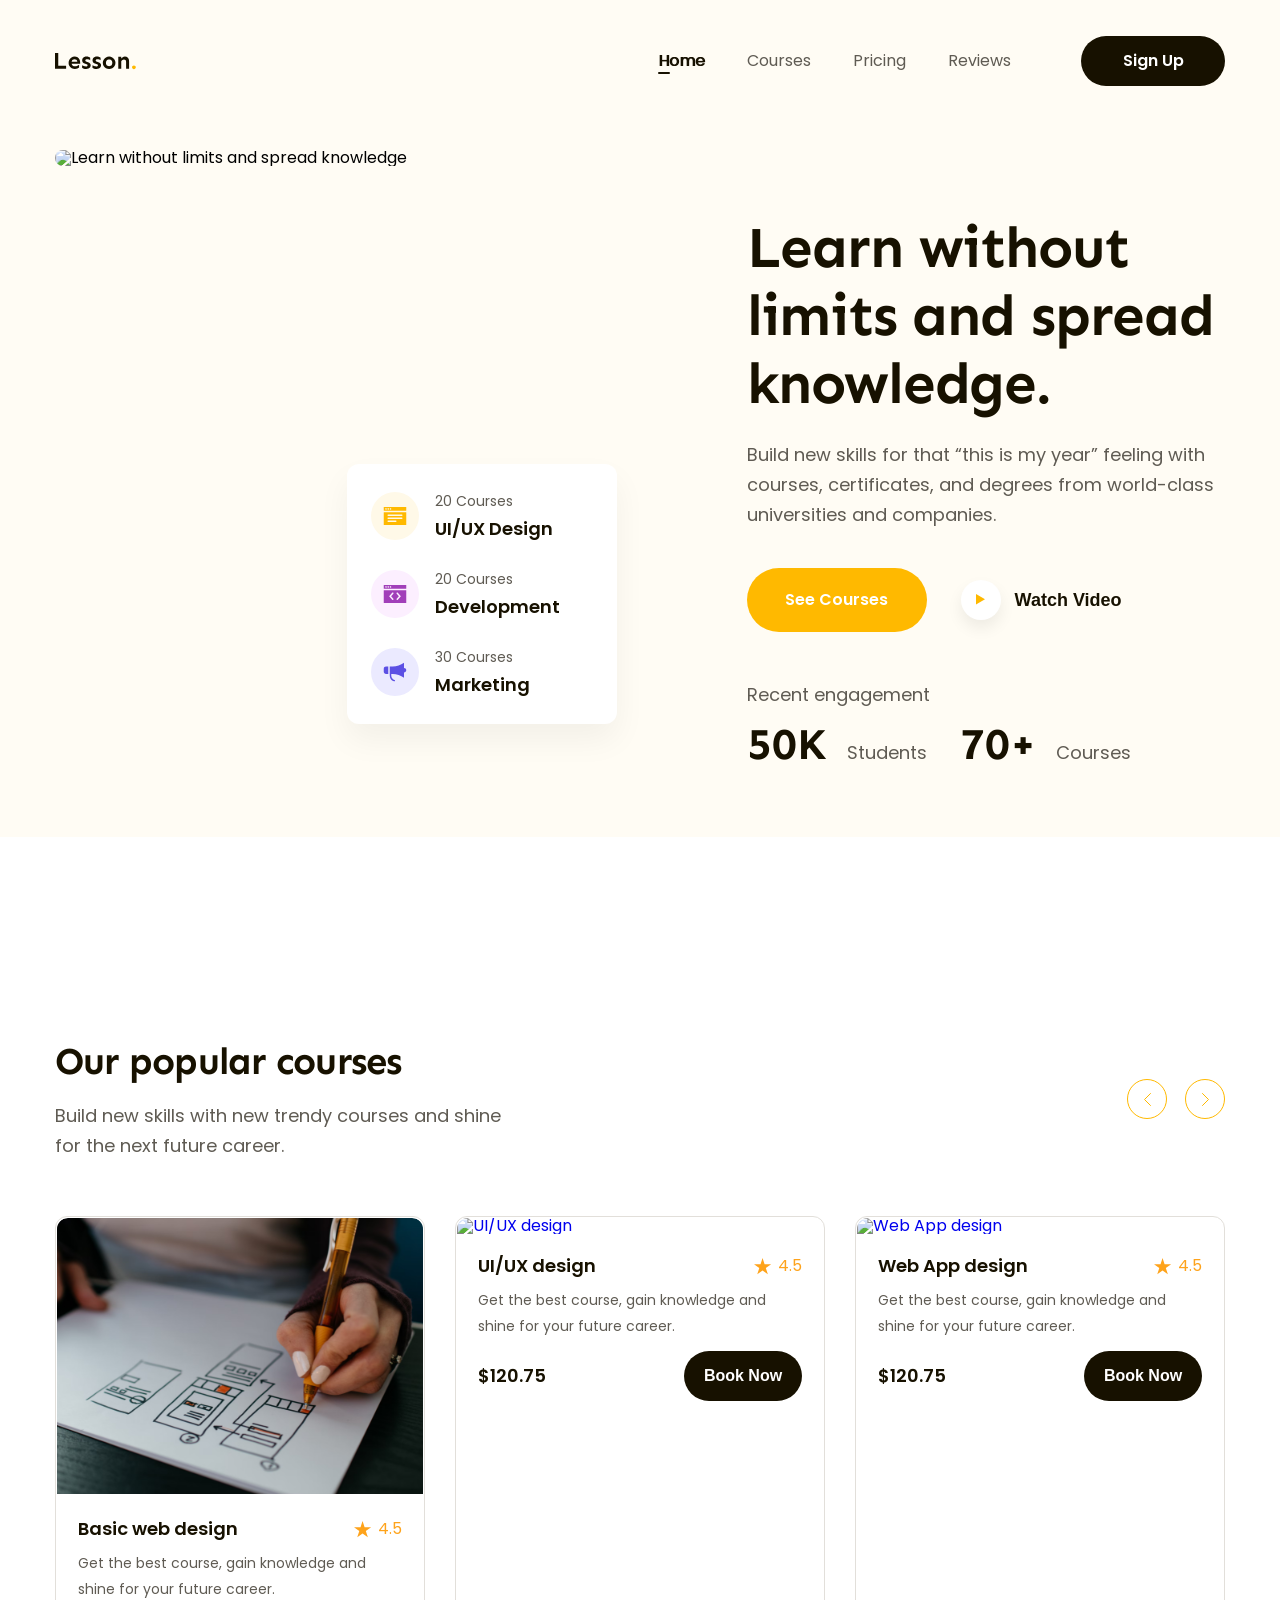
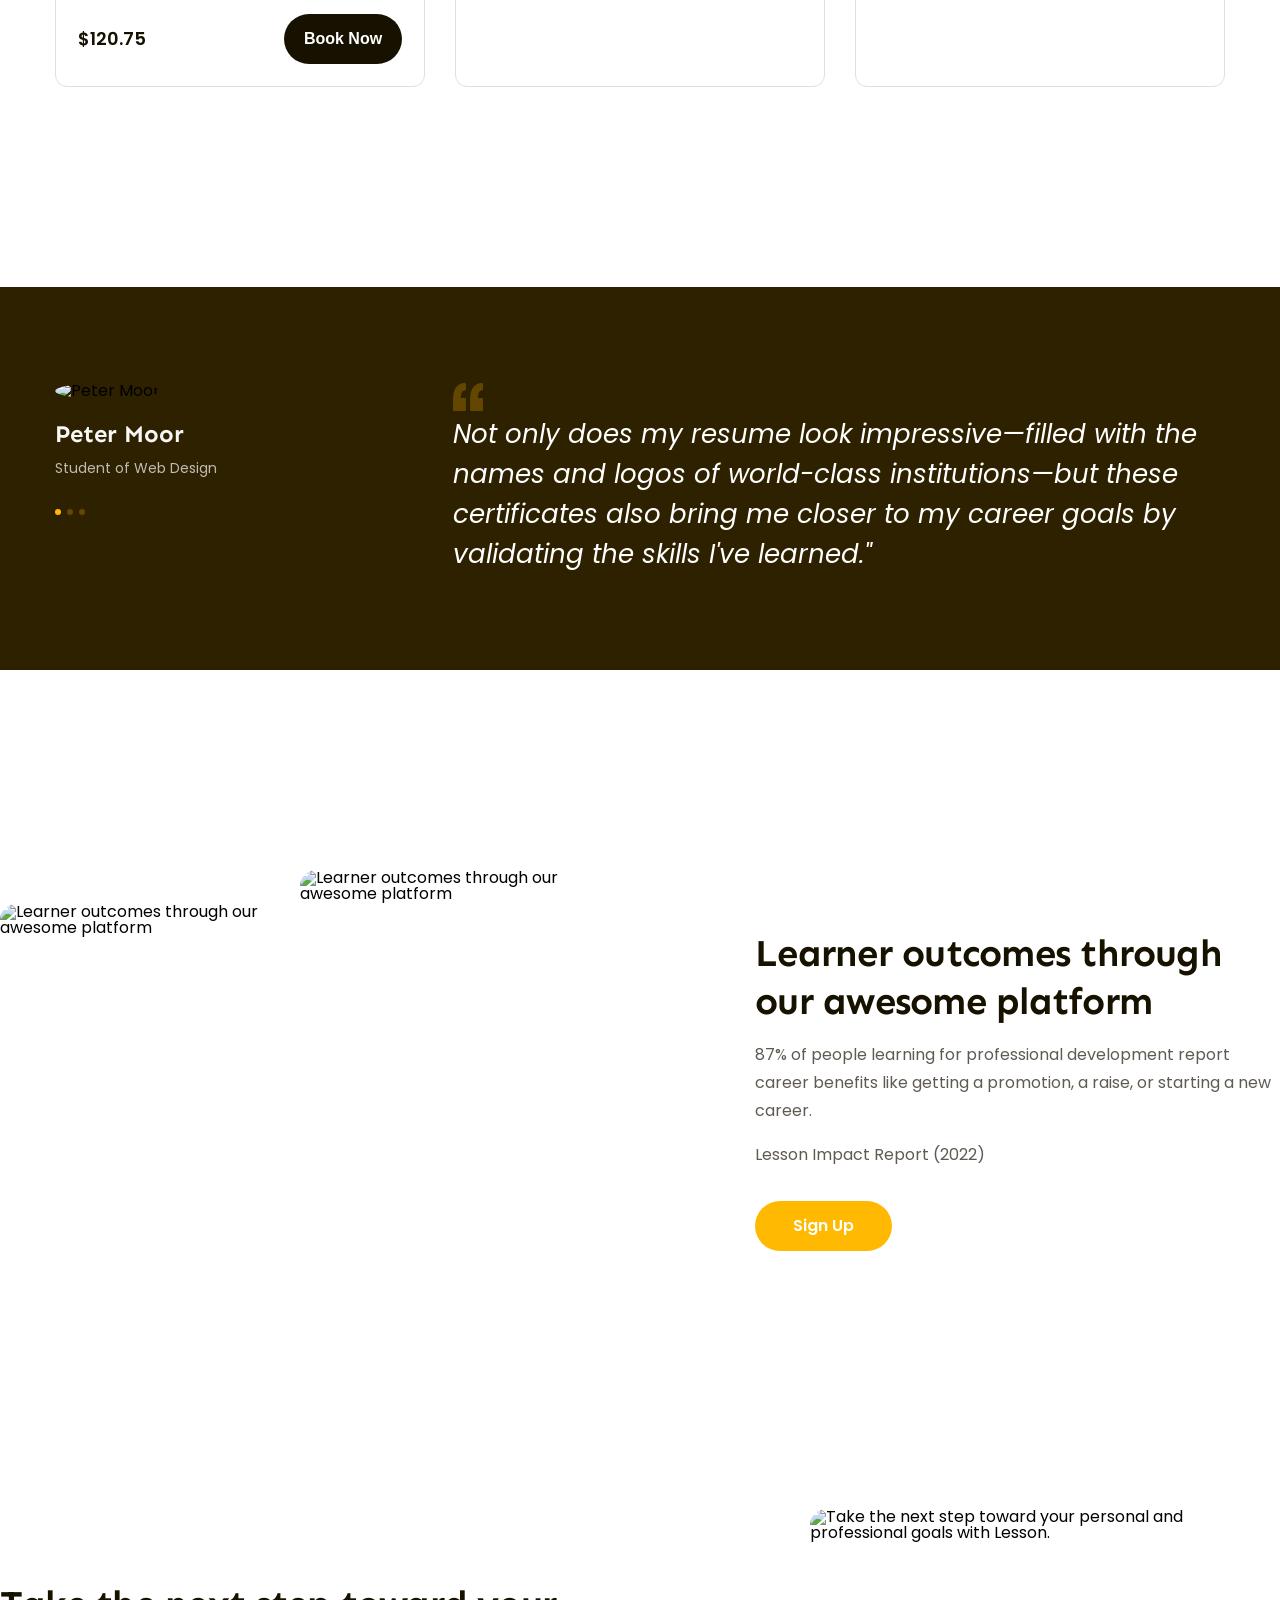
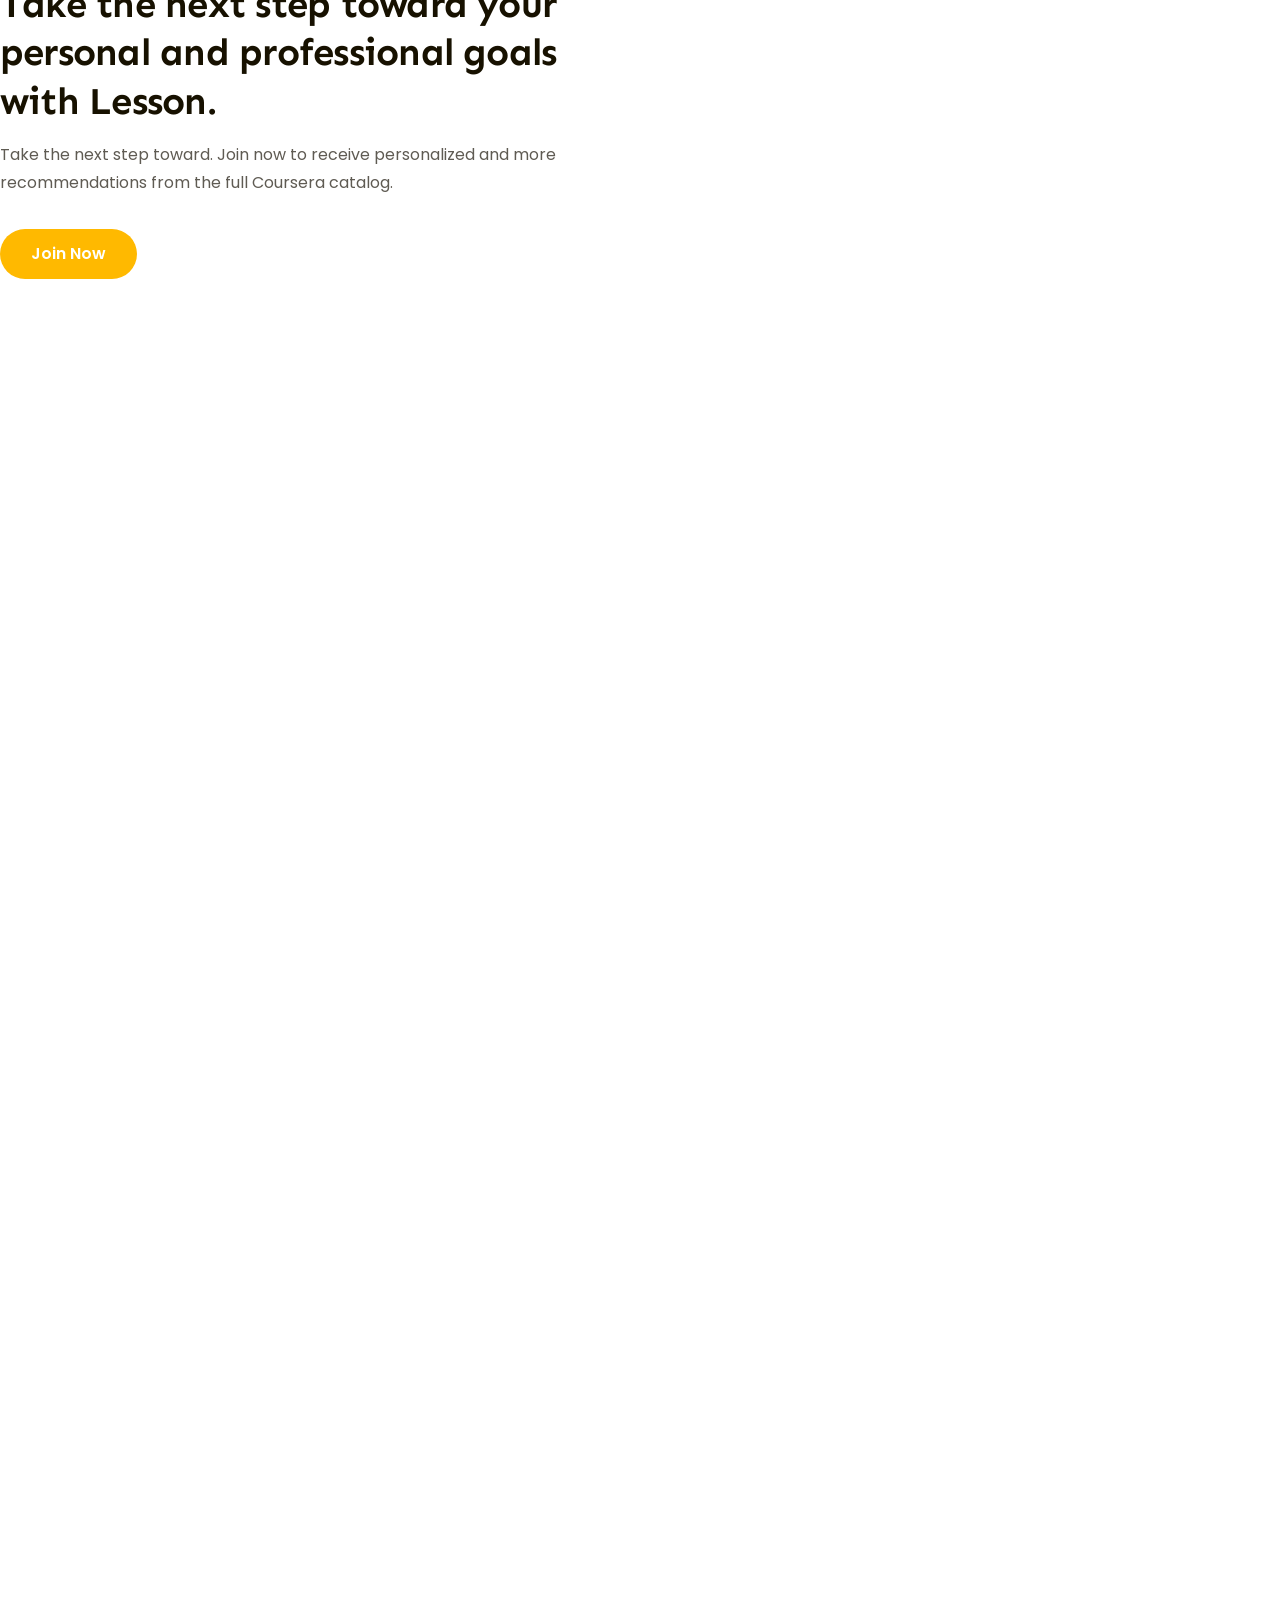
==== commit 2374566d: "p11 làm phần features 2" ====
--- a/index.html
+++ b/index.html
@@ -410,14 +410,15 @@
         </div>
       </div>
 
-      <!-- features -->
+      <!-- features 1-->
       <div class="features">
         <div class="main-content"></div>
         <!-- .body>.images>img*2^.content -->
         <!-- Dấu ^ để nhảy ra ngoài 1 cấp -->
         <div class="body">
           <div class="images">
-            <img class="lower"
+            <img
+              class="lower"
               src="./assets/img/learn-1.svg"
               alt="Learner outcomes through our awesome platform"
             />
@@ -442,6 +443,35 @@
           </div>
         </div>
       </div>
+
+      <!-- features 2-->
+      <div class="features features-2nd">
+        <div class="main-content"></div>
+        <!-- .body>.images>img^.content -->
+        <!-- Dấu ^ để nhảy ra ngoài 1 cấp -->
+        <div class="body">
+          <div class="images">
+            <img
+              src="./assets/img/learn-3.svg"
+              alt=" Take the next step toward your personal and professional goals
+              with Lesson."
+            />
+          </div>
+
+          <div class="content">
+            <!-- h2.heading-lv2+p.desc*2+a.btn{Sign Up} -->
+            <h2 class="heading-lv2">
+              Take the next step toward your personal and professional goals
+              with Lesson.
+            </h2>
+            <p class="desc">
+              Take the next step toward. Join now to receive personalized and
+              more recommendations from the full Coursera catalog.
+            </p>
+            <a href="#!" class="btn cta-btn">Join Now</a>
+          </div>
+        </div>
+      </div>
     </main>
   </body>
 </html>
--- a/assets/CSS/style.css
+++ b/assets/CSS/style.css
@@ -569,7 +569,7 @@
   line-height: 1.54; /* 153.846% */
 }
 
-/* ==================== features ==================== */
+/* ==================== features 1 ==================== */
 
 .features {
   /* margin-top: 135px + padding: 65px = 200px là khoảng cách từ features đến feedback */
@@ -620,3 +620,23 @@
   height: 50px;
   background: var(--primary-color);
 }
+
+/* ==================== features 2 ==================== */
+
+.features-2nd {
+  margin-top: 70px;
+}
+
+.features-2nd .body {
+  /* Để xoay ngược đảo trái phải phần tử lại */
+  flex-direction: row-reverse;
+}
+
+.features-2nd .content {
+  width: 49%;
+}
+
+.features-2nd .images img {
+  width: 470px;
+  height: 440px;
+}
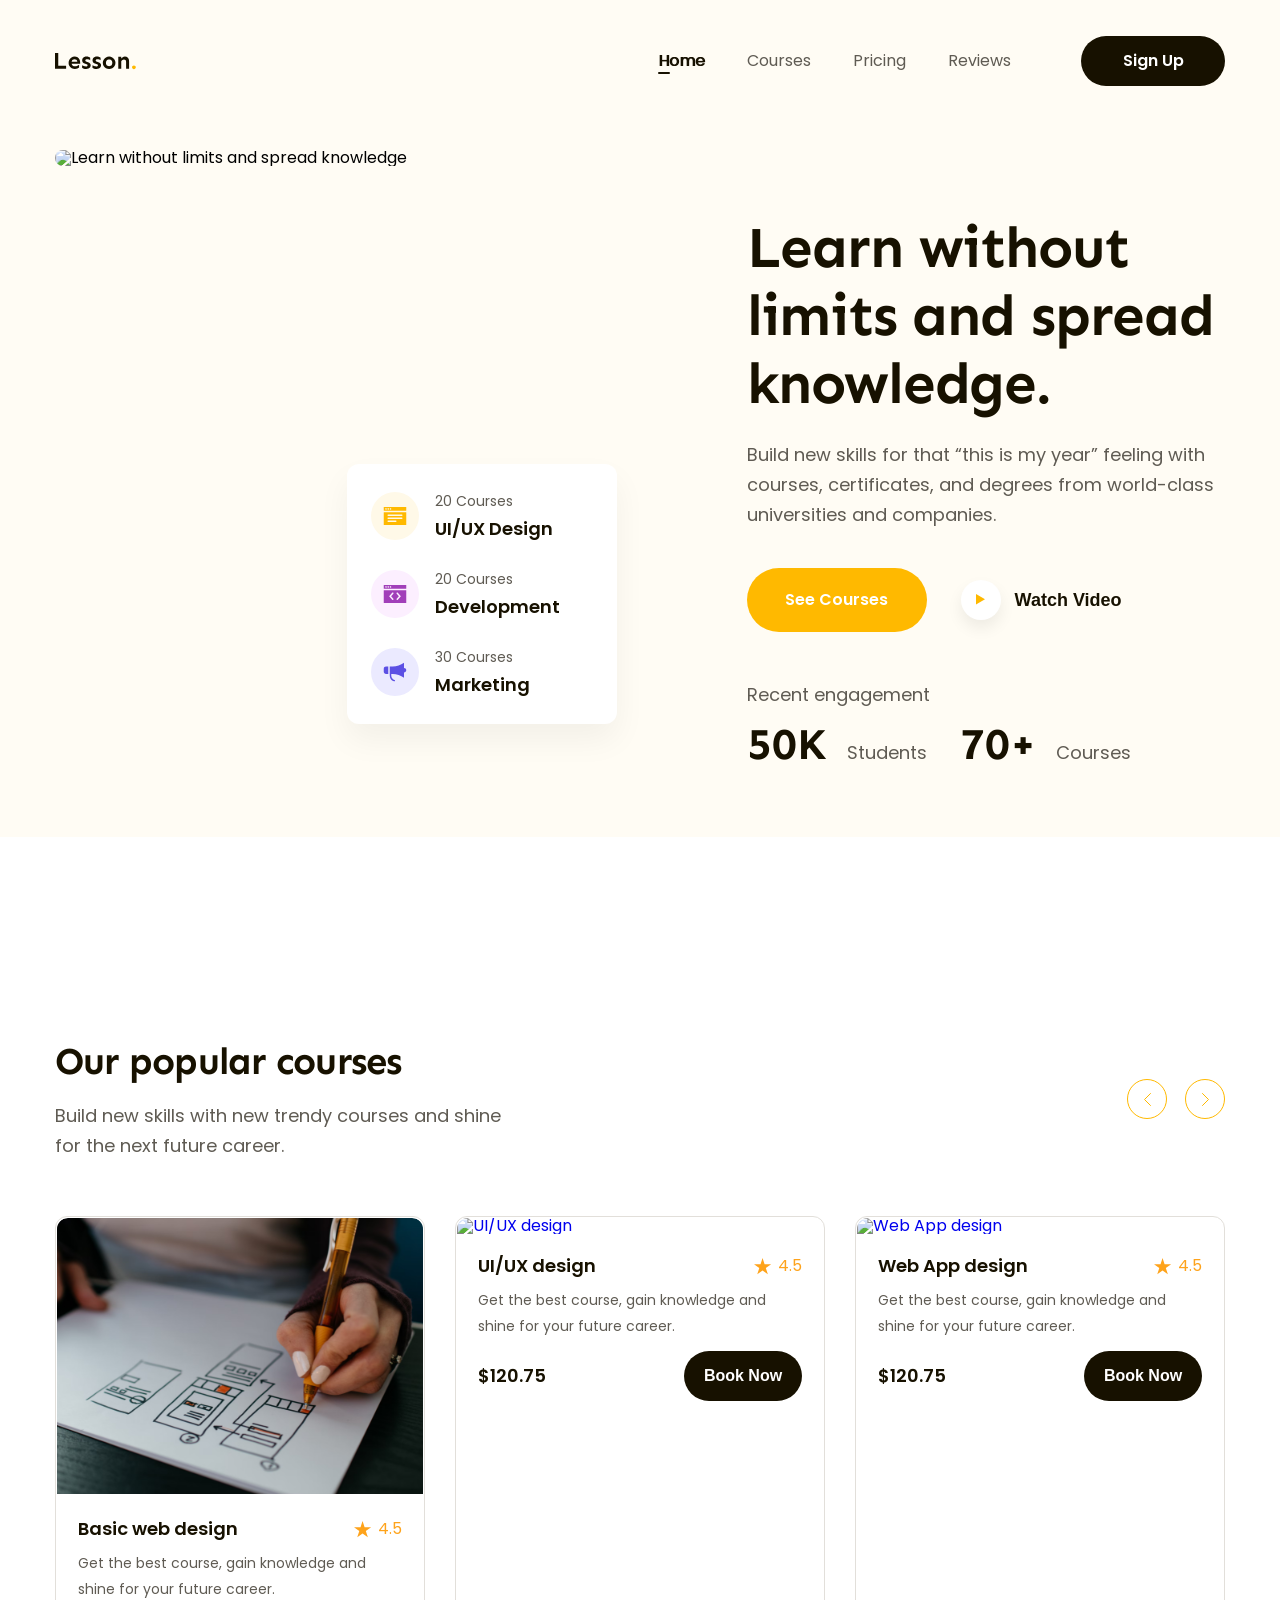
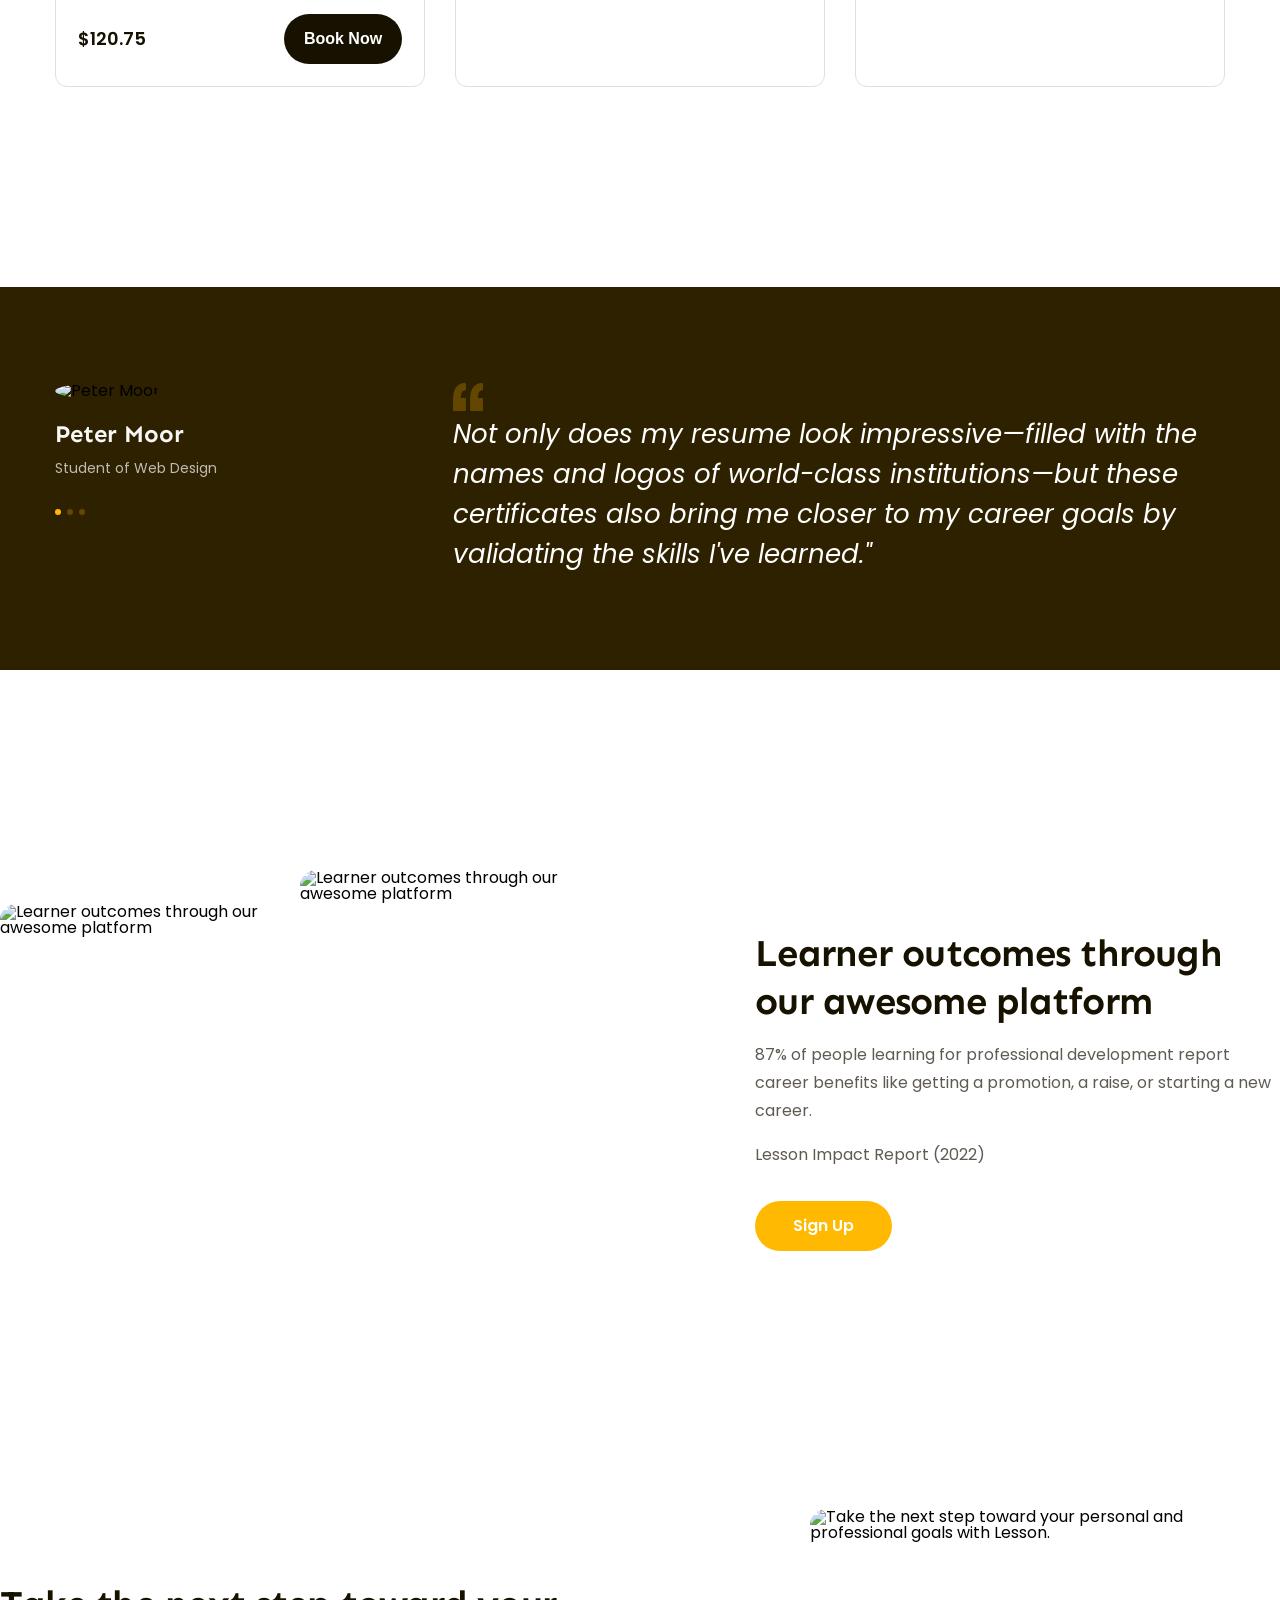
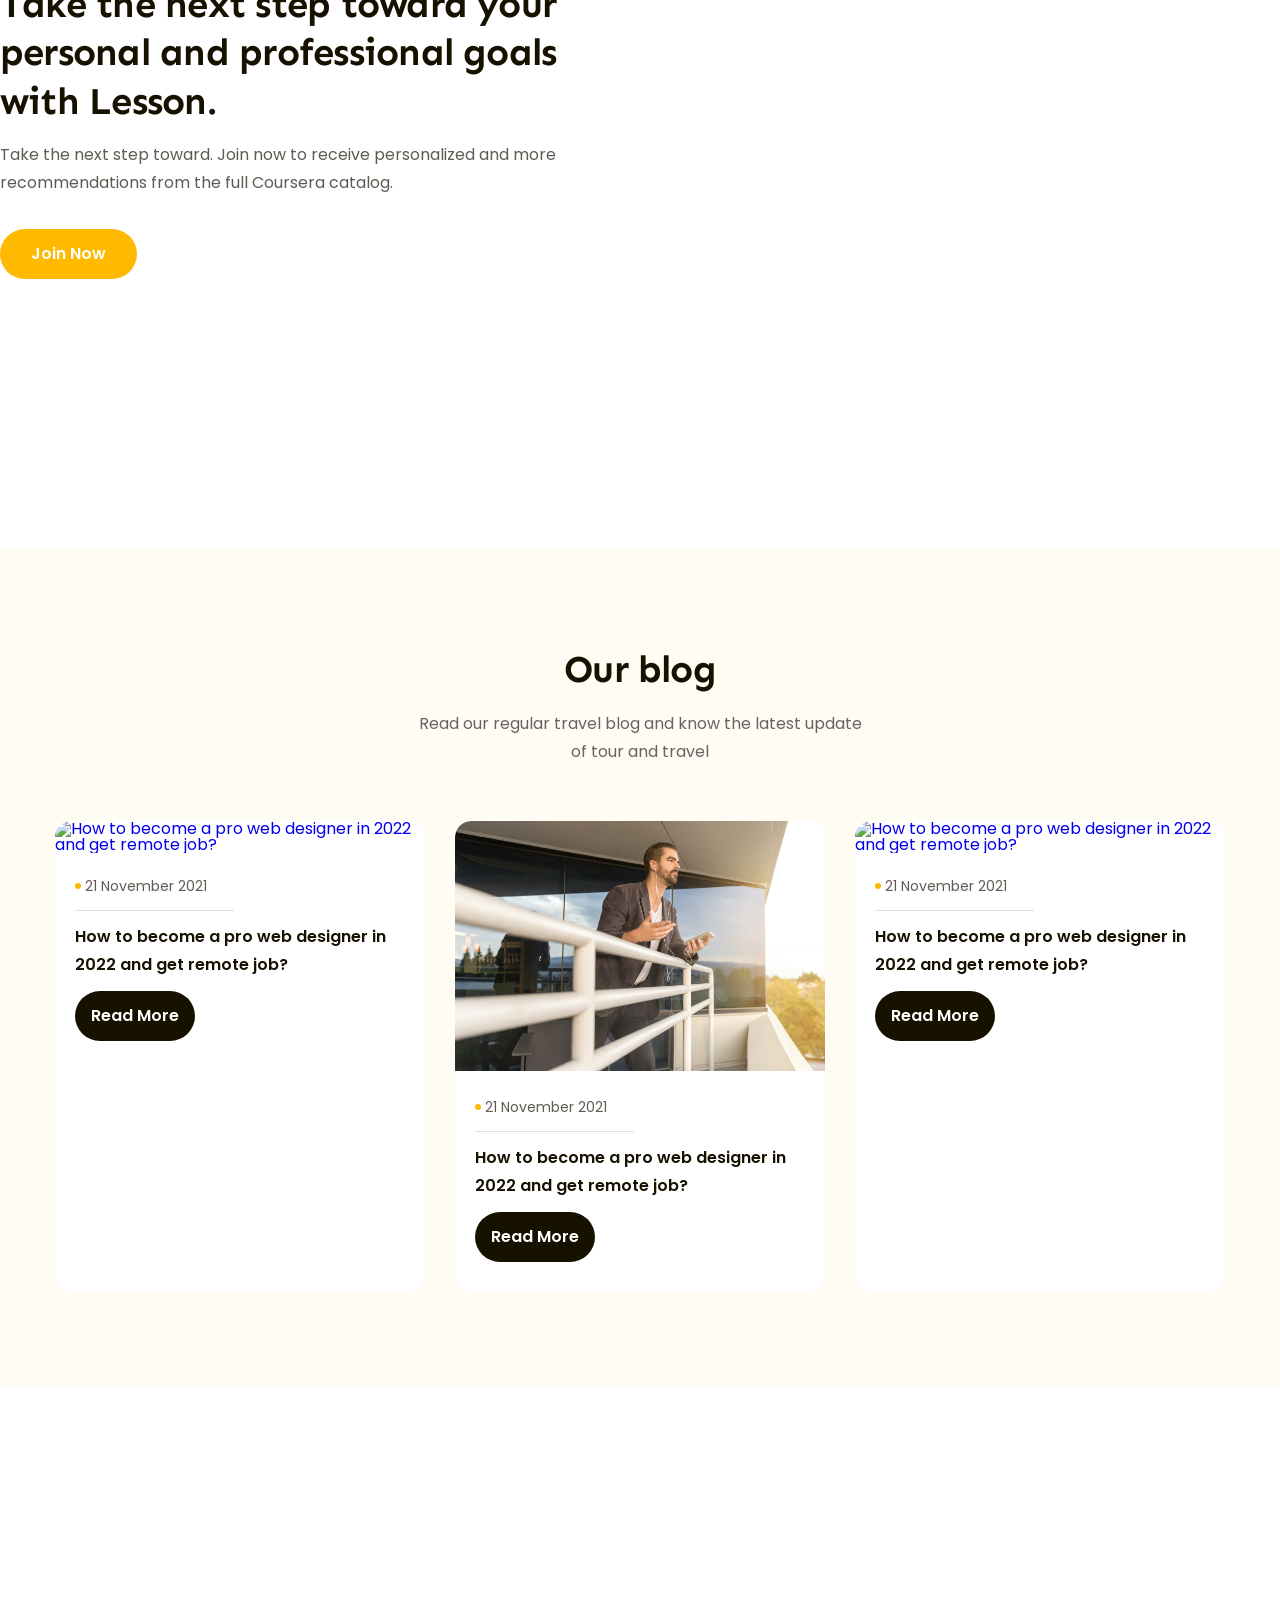
==== commit 57c2ec37: "p12 làm phần blogs part 1" ====
--- a/index.html
+++ b/index.html
@@ -472,6 +472,63 @@
           </div>
         </div>
       </div>
+
+      <!-- Blogs -->
+      <div class="blogs">
+        <div class="main-content">
+          <div class="blog-top">
+            <h2 class="heading-lv2">Our blog</h2>
+            <p class="desc">
+              Read our regular travel blog and know the latest update of tour
+              and travel
+            </p>
+          </div>
+
+          <div class="blog-list">
+            <!-- item 1 -->
+            <div class="item">
+              <a href="#!"> <img src="./assets/img/blog-1.svg" alt="How to become a pro web designer in 2022 and get remote job?" class="thumb" /> </a>
+            <div class="info">
+                <span class="date">21 November 2021</span>
+                <a href="#!">
+                  <h3 class="title">
+                    How to become a pro web designer in 2022 and get remote job?
+                  </h3>
+                </a>
+                <a href="#!" class="btn">Read More</a>
+            </div>
+            </div>
+
+               <!-- item 2 -->
+            <div class="item">
+              <a href="#!"> <img src="./assets/img/blog-2.svg" alt="How to become a pro web designer in 2022 and get remote job?" class="thumb" /> </a>
+              <div class="info">
+                <span class="date">21 November 2021</span>
+                <a href="#!">
+                  <h3 class="title">
+                    How to become a pro web designer in 2022 and get remote job?
+                  </h3>
+                </a>
+                <a href="#!" class="btn">Read More</a>
+              </div>
+            </div>
+
+               <!-- item 3 -->
+            <div class="item">
+              <a href="#!"> <img src="./assets/img/blog-3.svg" alt="How to become a pro web designer in 2022 and get remote job?" class="thumb" /> </a>
+             <div class="info">
+                <span class="date">21 November 2021</span>
+                <a href="#!">
+                  <h3 class="title">
+                    How to become a pro web designer in 2022 and get remote job?
+                  </h3>
+                </a>
+                <a href="#!" class="btn">Read More</a>
+             </div>
+            </div>
+          </div>
+        </div>
+      </div>
     </main>
   </body>
 </html>
--- a/assets/CSS/style.css
+++ b/assets/CSS/style.css
@@ -640,3 +640,132 @@
   width: 470px;
   height: 440px;
 }
+
+/* ==================== blogs ==================== */
+
+.blogs {
+  margin-top: 135px;
+  padding: 96px 0;
+  background-color: #fffcf4;
+}
+
+.blogs .blog-top {
+  /* text-align là thuộc tính có tính kế thừa (inherit).
+   Khi đặt ở thẻ cha, các thẻ con chứa văn bản
+   sẽ tự động nhận giá trị đó nếu không bị ghi đè.
+*/
+  /* h2, p bên trong sẽ tự nhận:
+   text-align: center;
+*/
+  /* Nếu thẻ con có khai báo riêng thì sẽ ưu tiên thẻ con */
+  text-align: center;
+}
+
+.blogs .blog-top .desc {
+  /* Trước đó vì <p> là thẻ block nên dùng text-align sẽ căn giữa box đó. Nhưng khi set chiều rộng nó sẽ căn chính giữa khung đó thôi. Nên cần dùng margin để tự động căn cả box đó vào giữa  */
+  margin: 16px auto 0;
+  width: 448px;
+  color: #696262;
+  font-size: 1.6rem;
+  line-height: 1.75; /* 175% */
+}
+
+.blogs .blog-list {
+  gap: 30px;
+  display: flex;
+  margin-top: 55px;
+}
+
+.blogs .item {
+  /* Để 3 item nhân 3 lên là vừa 100% tổng chiều rộng */
+  width: 33.33%;
+  border-radius: 16px;
+  background: #fff;
+}
+
+.blogs .item:hover {
+  box-shadow: 0px 16px 32px 0px rgba(0, 0, 0, 0.05);
+}
+
+.blogs .item .thumb {
+  /* Để chiều dài từng ảnh bằng item. Rồi set chiều cao sau cho bằng nhau giữa các item */
+  width: 100%;
+  height: 250px;
+  /* object-fit: cover;
+
+   Giữ nguyên tỷ lệ ảnh/video.
+   Phủ kín toàn bộ khung chứa.
+   Phần thừa sẽ bị cắt bớt.
+   Không làm ảnh bị méo.
+
+   Thường dùng khi đã đặt:
+   width + height cố định.
+*/
+  object-fit: cover;
+  border-radius: 16px 16px 0px 0px;
+}
+
+.blogs .item .info {
+  padding: 20px 20px 28px;
+}
+
+.blogs .item .date {
+  /* Vì .date là lớp cha đang tác động display: flex nên làm thanh ngang nó ngang hàng với date. Nên cần dùng position để điều chỉnh xuống dưới date */
+  position: relative;
+  padding-bottom: 12px; /*Để đẩy thanh ngang xuống*/
+  /* .blogs .item .date là lớp cha của .blogs .item .date::before */
+  /* inline-flex giúp:
+     Các phần tử con nằm ngang.
+     align-items: center căn icon và chữ thẳng hàng theo chiều dọc.
+     Khối .date chỉ rộng bằng nội dung (giống inline). */
+  display: inline-flex;
+  align-items: center; /*Căn giữa chấm tròn ở lớp con .blogs .item .date::before*/
+  color: #5f5b53;
+  font-size: 1.4rem;
+  line-height: 1.86; /* 185.714% */
+}
+
+/* Tạo dấu chấm tròn trước date*/
+.blogs .item .date::before {
+  /* .blogs .item .date là lớp cha của .blogs .item .date::before */
+  content: "";
+  margin-right: 4px;
+  /* Thẻ <span> mặc định là inline.
+   Phần tử inline không áp dụng width và height. Nên phải đổi lại là inline-block */
+  display: inline-block;
+  width: 6px;
+  height: 6px;
+  border-radius: 50%;
+  background: var(--primary-color);
+}
+
+/* Tạo thanh ngang sau date*/
+.blogs .item .date::after {
+  /* Vì .date là lớp cha đang tác động display: flex nên làm thanh ngang nó ngang hàng với date. Nên cần dùng position để điều chỉnh xuống dưới date */
+  position: absolute; /*Căn theo thẻ cha*/
+  left: 0;
+  bottom: 0;
+  /* right: -27px để thanh ngang luôn dài ra phần bên phải theo nội dung .date và luôn hơn 27px phần bên phải */
+  right: -27px;
+  content: "";
+  display: inline-block;
+  height: 1px;
+  border-radius: 0.5px;
+  background: #e2dfda;
+}
+
+.blogs .item .title {
+  margin-top: 12px;
+  color: #171100;
+  font-size: 1.6rem;
+  font-weight: 600;
+  line-height: 1.75; /* 175% */
+}
+
+.blogs .item .btn {
+  margin-top: 12px;
+}
+
+.blogs .item .btn:hover {
+  background: var(--primary-color);
+}
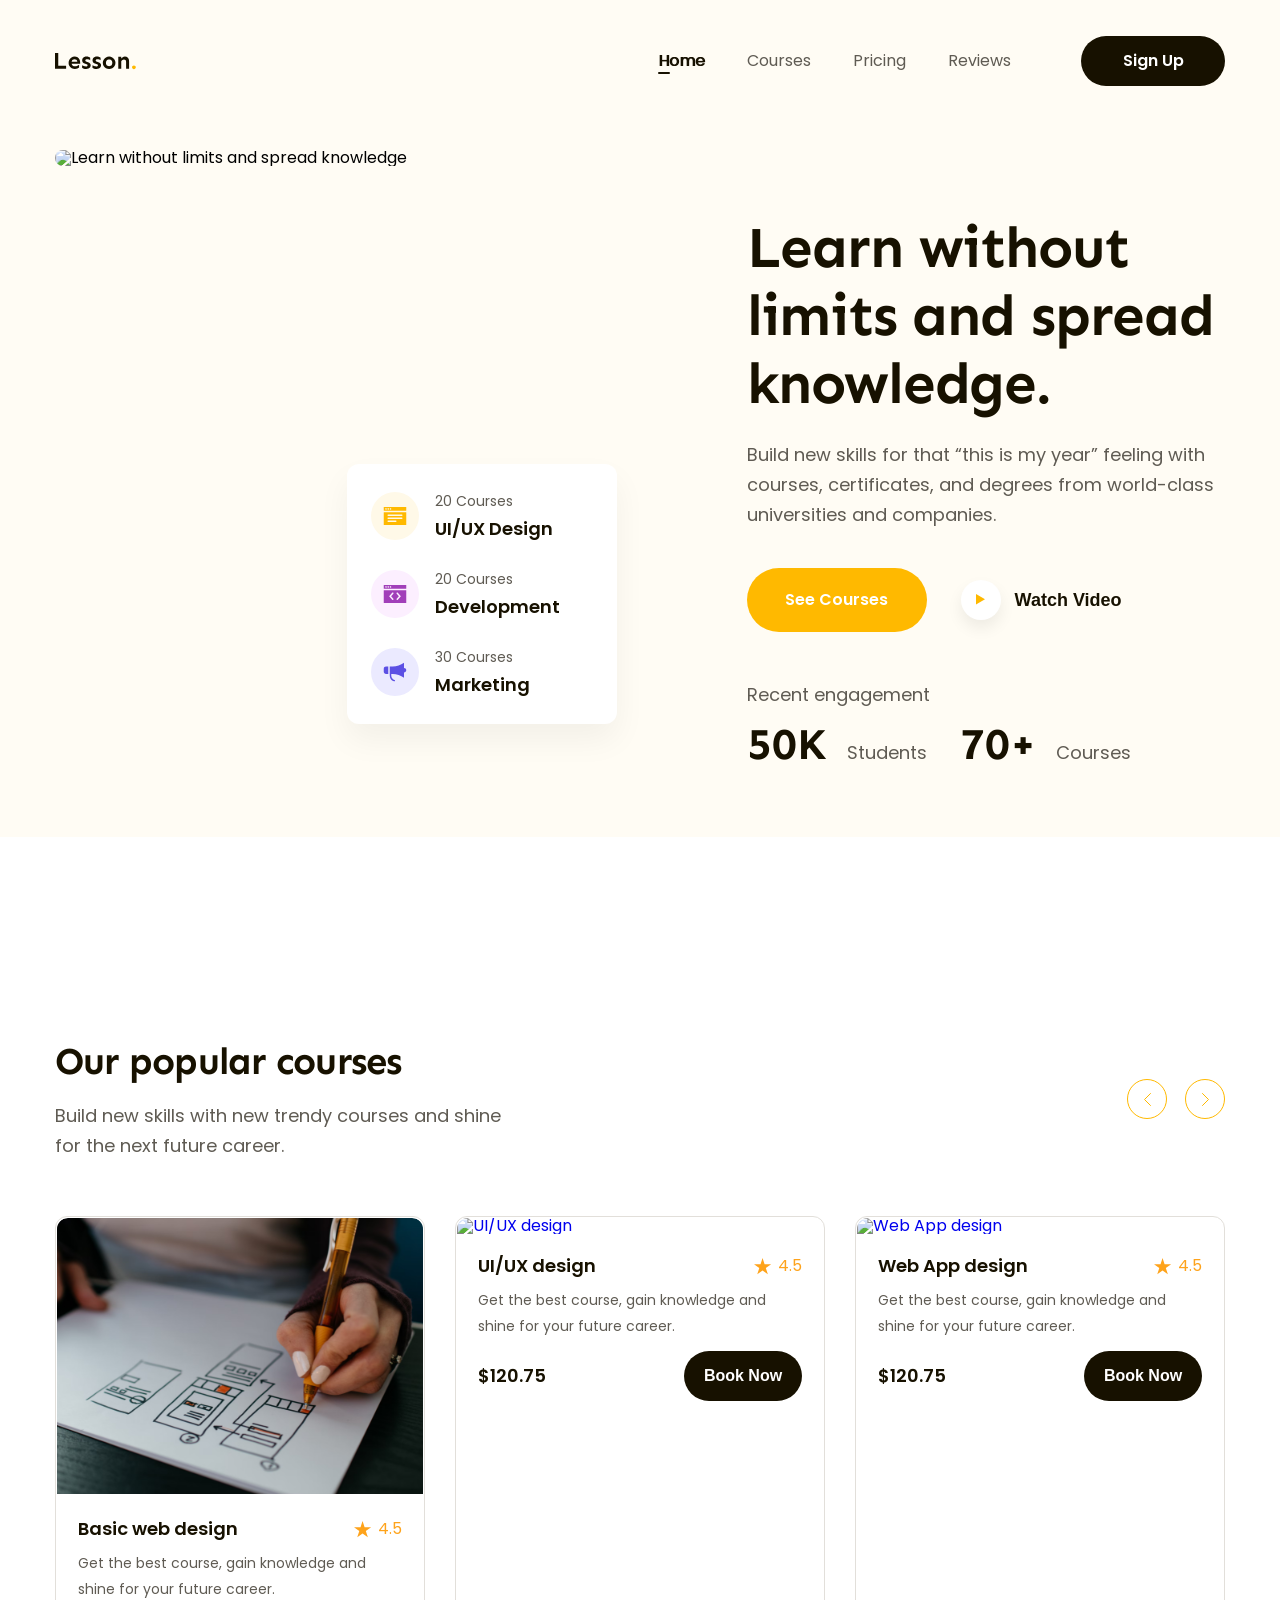
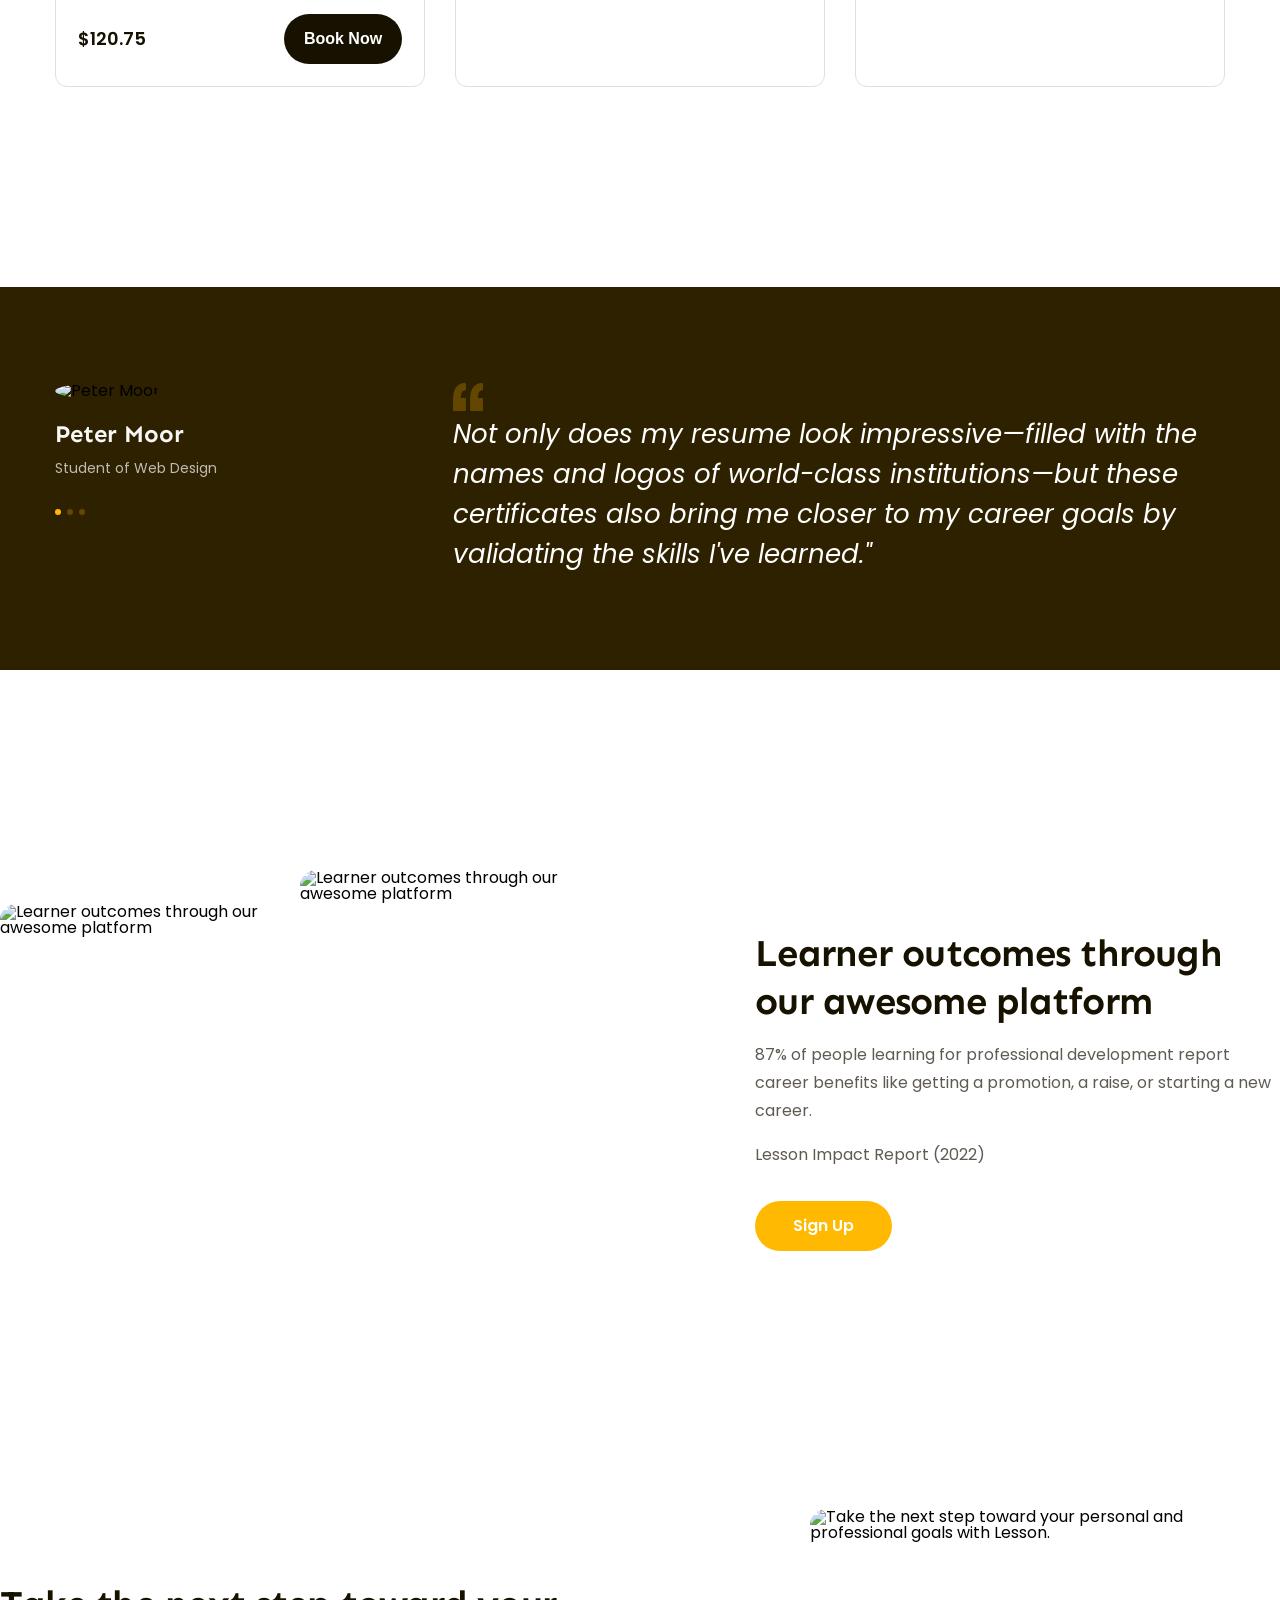
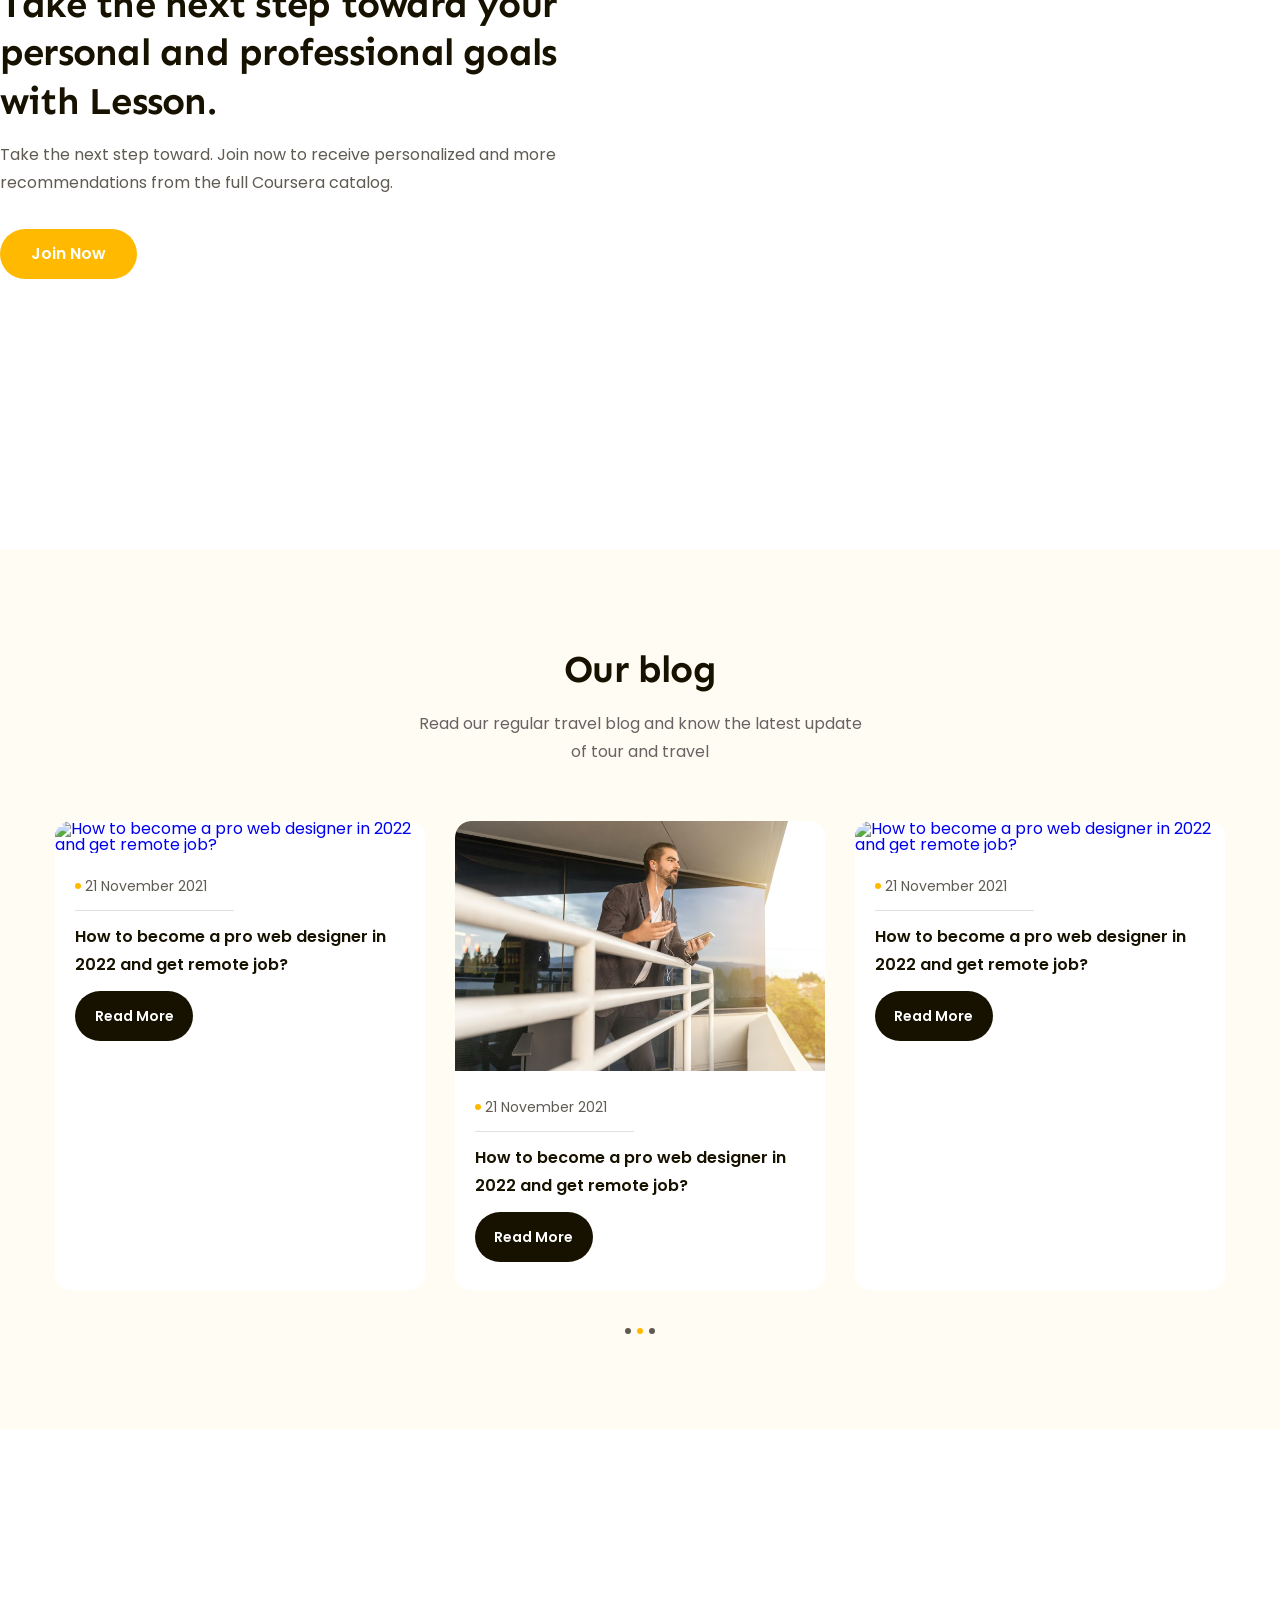
==== commit 264997d4: "p13 làm phần blogs part 2" ====
--- a/index.html
+++ b/index.html
@@ -526,6 +526,96 @@
                 <a href="#!" class="btn">Read More</a>
              </div>
             </div>
+
+                  <!-- item 4 -->
+            <div class="item">
+              <a href="#!"> <img src="./assets/img/blog-1.svg" alt="How to become a pro web designer in 2022 and get remote job?" class="thumb" /> </a>
+            <div class="info">
+                <span class="date">21 November 2021</span>
+                <a href="#!">
+                  <h3 class="title">
+                    How to become a pro web designer in 2022 and get remote job?
+                  </h3>
+                </a>
+                <a href="#!" class="btn">Read More</a>
+            </div>
+            </div>
+
+               <!-- item 5 -->
+            <div class="item">
+              <a href="#!"> <img src="./assets/img/blog-2.svg" alt="How to become a pro web designer in 2022 and get remote job?" class="thumb" /> </a>
+              <div class="info">
+                <span class="date">21 November 2021</span>
+                <a href="#!">
+                  <h3 class="title">
+                    How to become a pro web designer in 2022 and get remote job?
+                  </h3>
+                </a>
+                <a href="#!" class="btn">Read More</a>
+              </div>
+            </div>
+
+               <!-- item 6 -->
+            <div class="item">
+              <a href="#!"> <img src="./assets/img/blog-3.svg" alt="How to become a pro web designer in 2022 and get remote job?" class="thumb" /> </a>
+             <div class="info">
+                <span class="date">21 November 2021</span>
+                <a href="#!">
+                  <h3 class="title">
+                    How to become a pro web designer in 2022 and get remote job?
+                  </h3>
+                </a>
+                <a href="#!" class="btn">Read More</a>
+             </div>
+            </div>
+
+                  <!-- item 7 -->
+            <div class="item">
+              <a href="#!"> <img src="./assets/img/blog-1.svg" alt="How to become a pro web designer in 2022 and get remote job?" class="thumb" /> </a>
+            <div class="info">
+                <span class="date">21 November 2021</span>
+                <a href="#!">
+                  <h3 class="title">
+                    How to become a pro web designer in 2022 and get remote job?
+                  </h3>
+                </a>
+                <a href="#!" class="btn">Read More</a>
+            </div>
+            </div>
+
+               <!-- item 8 -->
+            <div class="item">
+              <a href="#!"> <img src="./assets/img/blog-2.svg" alt="How to become a pro web designer in 2022 and get remote job?" class="thumb" /> </a>
+              <div class="info">
+                <span class="date">21 November 2021</span>
+                <a href="#!">
+                  <h3 class="title">
+                    How to become a pro web designer in 2022 and get remote job?
+                  </h3>
+                </a>
+                <a href="#!" class="btn">Read More</a>
+              </div>
+            </div>
+
+               <!-- item 9 -->
+            <div class="item">
+              <a href="#!"> <img src="./assets/img/blog-3.svg" alt="How to become a pro web designer in 2022 and get remote job?" class="thumb" /> </a>
+             <div class="info">
+                <span class="date">21 November 2021</span>
+                <a href="#!">
+                  <h3 class="title">
+                    How to become a pro web designer in 2022 and get remote job?
+                  </h3>
+                </a>
+                <a href="#!" class="btn">Read More</a>
+             </div>
+            </div>
+          </div>
+
+          <div class="dots">
+            <span class="dot"></span>
+            <span class="dot active"></span>
+            <span class="dot"></span>
           </div>
         </div>
       </div>
--- a/assets/CSS/style.css
+++ b/assets/CSS/style.css
@@ -671,6 +671,8 @@
 }
 
 .blogs .blog-list {
+  /* Để ẩn các item bị tràn đi */
+  overflow: hidden;
   gap: 30px;
   display: flex;
   margin-top: 55px;
@@ -678,7 +680,10 @@
 
 .blogs .item {
   /* Để 3 item nhân 3 lên là vừa 100% tổng chiều rộng */
-  width: 33.33%;
+  /* Nhưng vì dùng flex-shrink: 0 là không co lại mà gap ở lớp cha là 30px ở 2 khoảng giữa là 60px tổng cộng chia 3 là mỗi item hụt 20px */
+  width: calc(33.33% - 20px);
+  /* Để khi nhiều hơn 3 item, các item không bị co lại */
+  flex-shrink: 0;
   border-radius: 16px;
   background: #fff;
 }
@@ -764,8 +769,29 @@
 
 .blogs .item .btn {
   margin-top: 12px;
+  font-size: 1.4rem;
 }
 
 .blogs .item .btn:hover {
   background: var(--primary-color);
 }
+
+.blogs .dots {
+  display: flex;
+  justify-content: center;
+  gap: 6px;
+  margin-top: 38px;
+}
+
+.blogs .dot {
+  width: 6px;
+  height: 6px;
+  border-radius: 50%;
+  background: #5f5b53;
+  cursor: pointer;
+}
+
+.blogs .dot.active {
+  background: var(--primary-color);
+  cursor: default;
+}
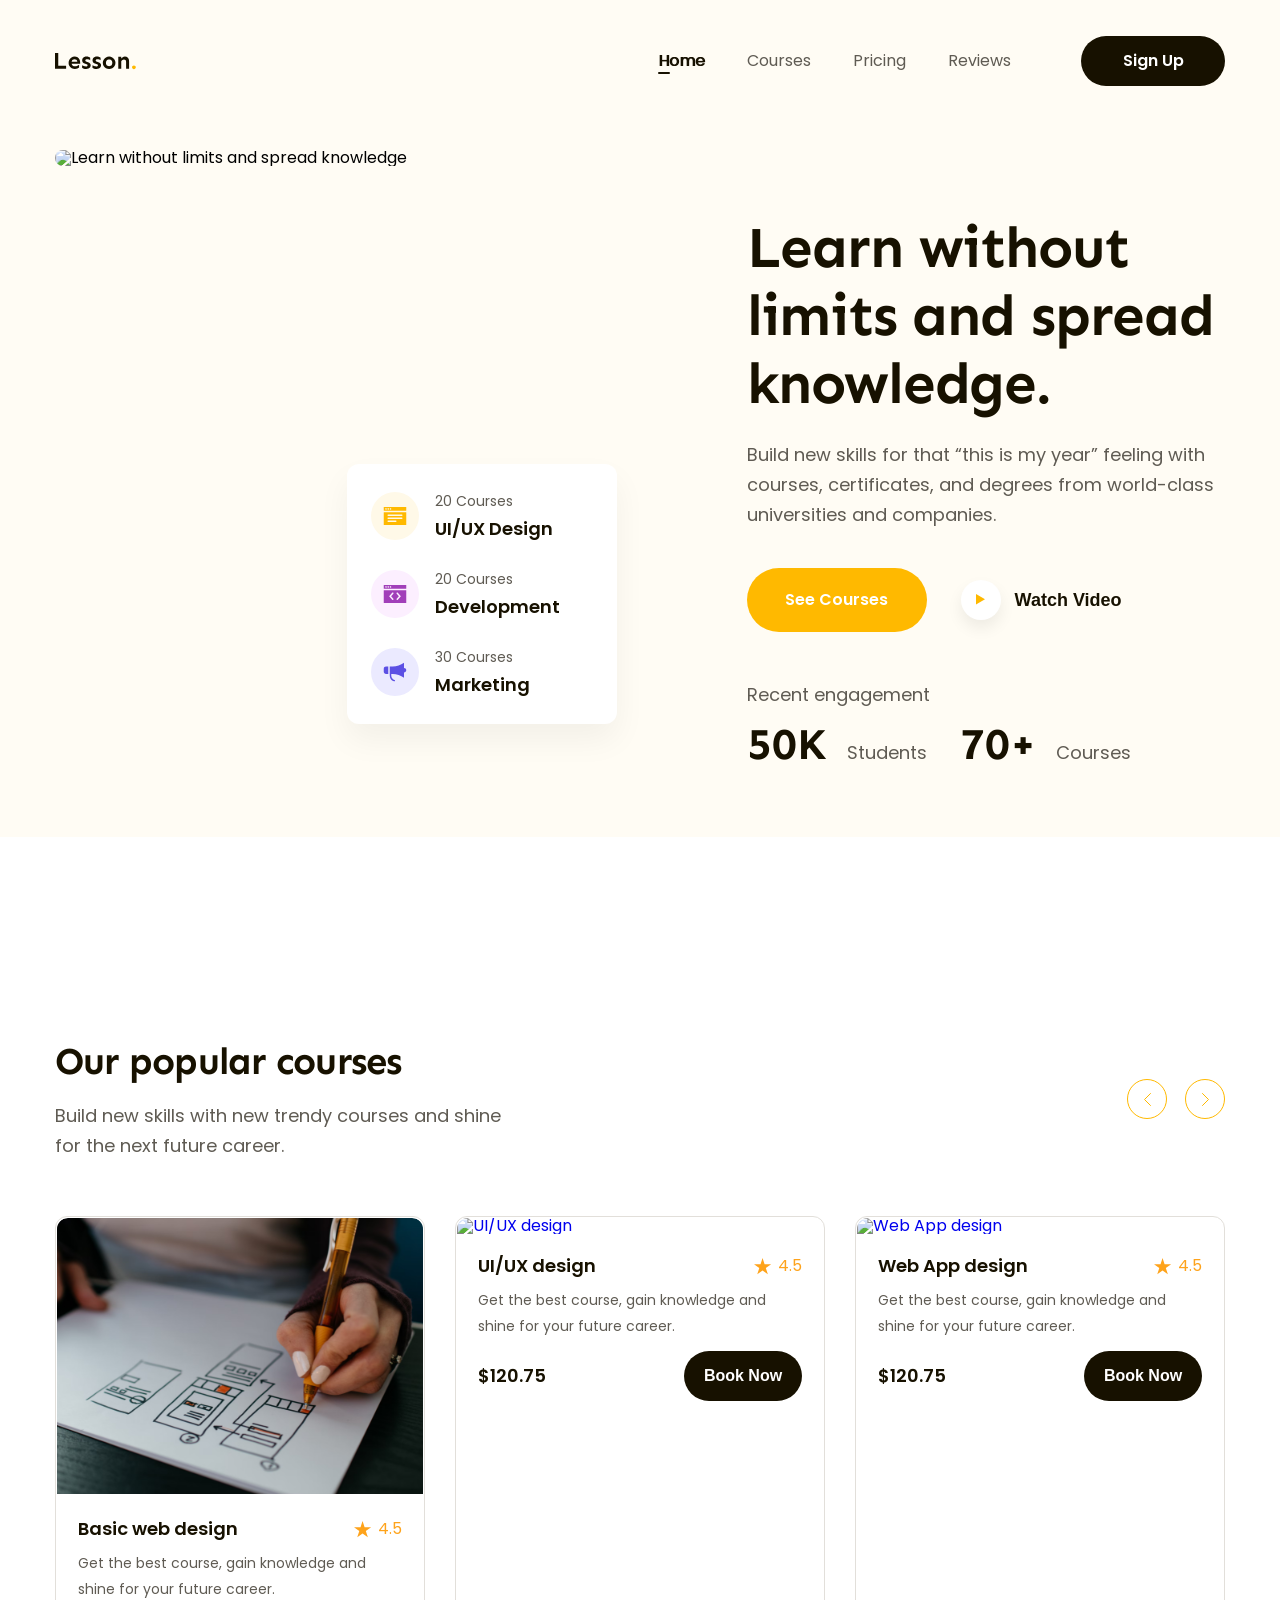
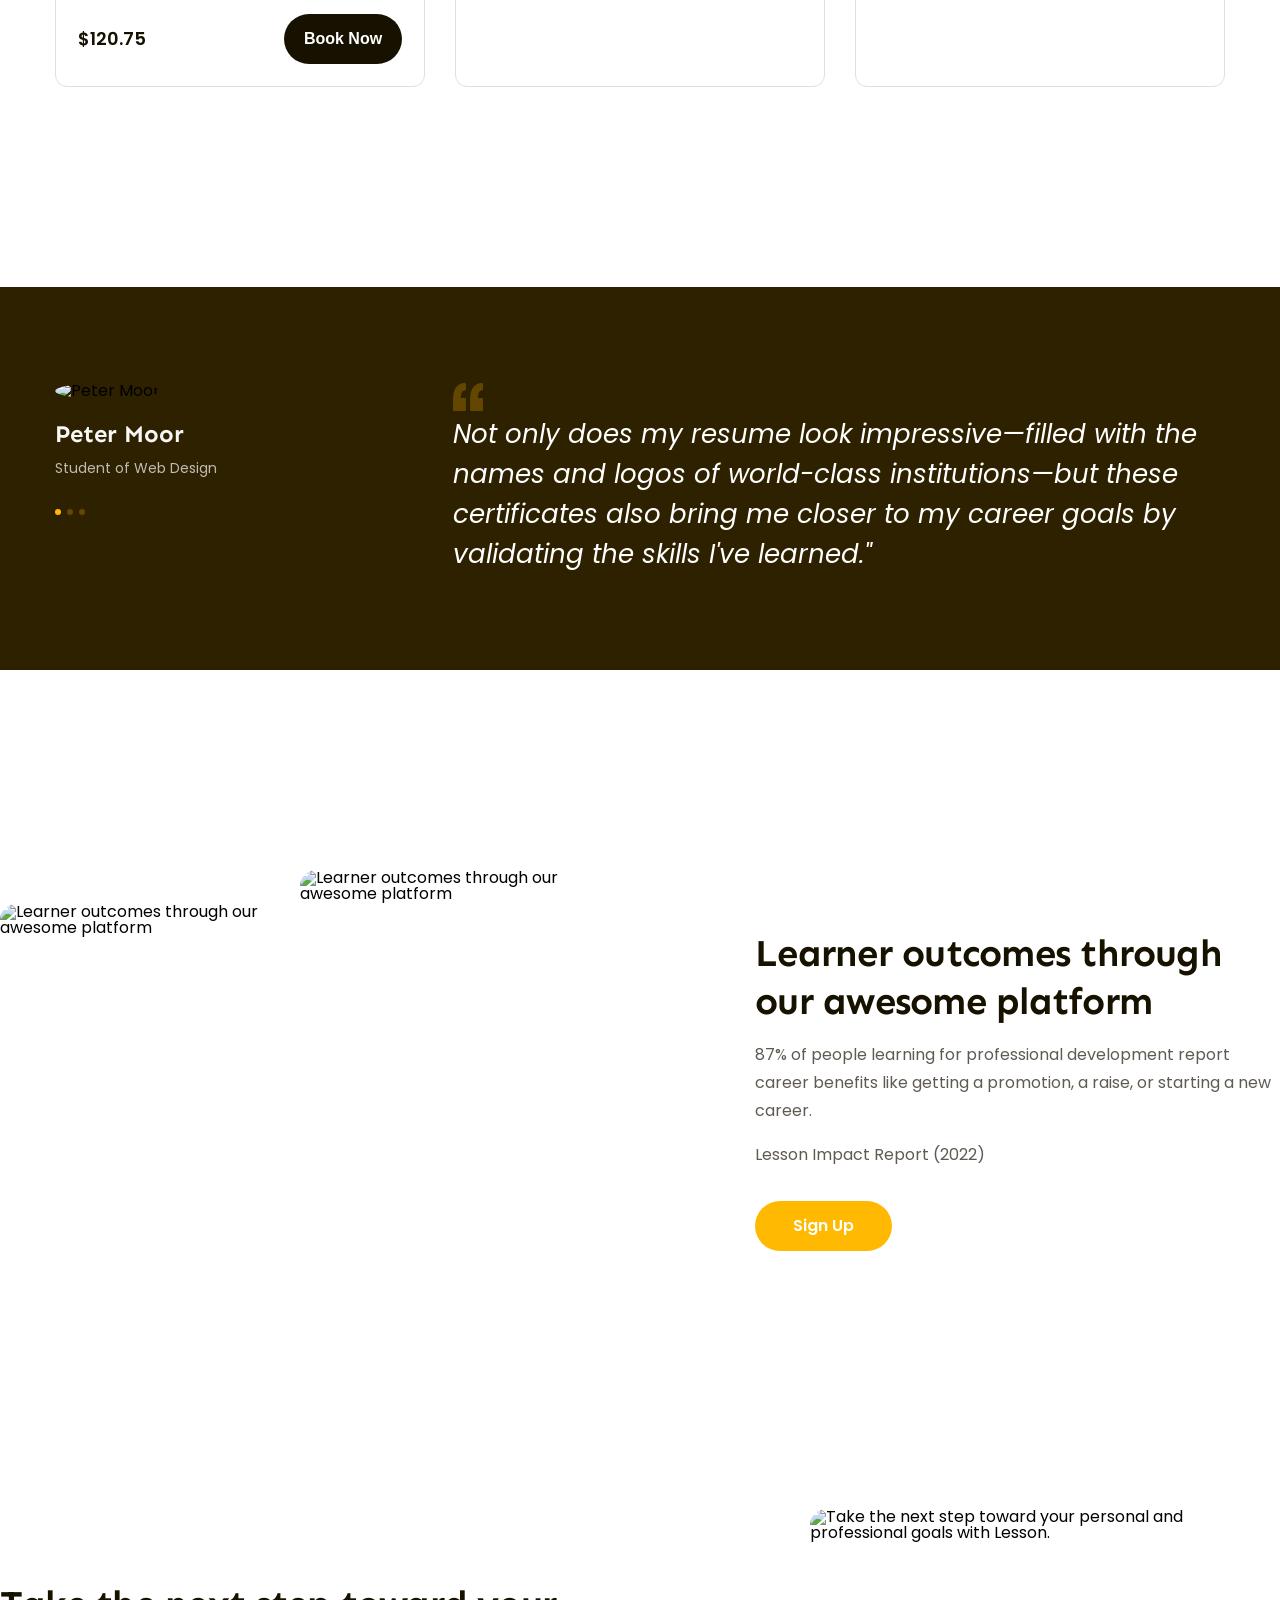
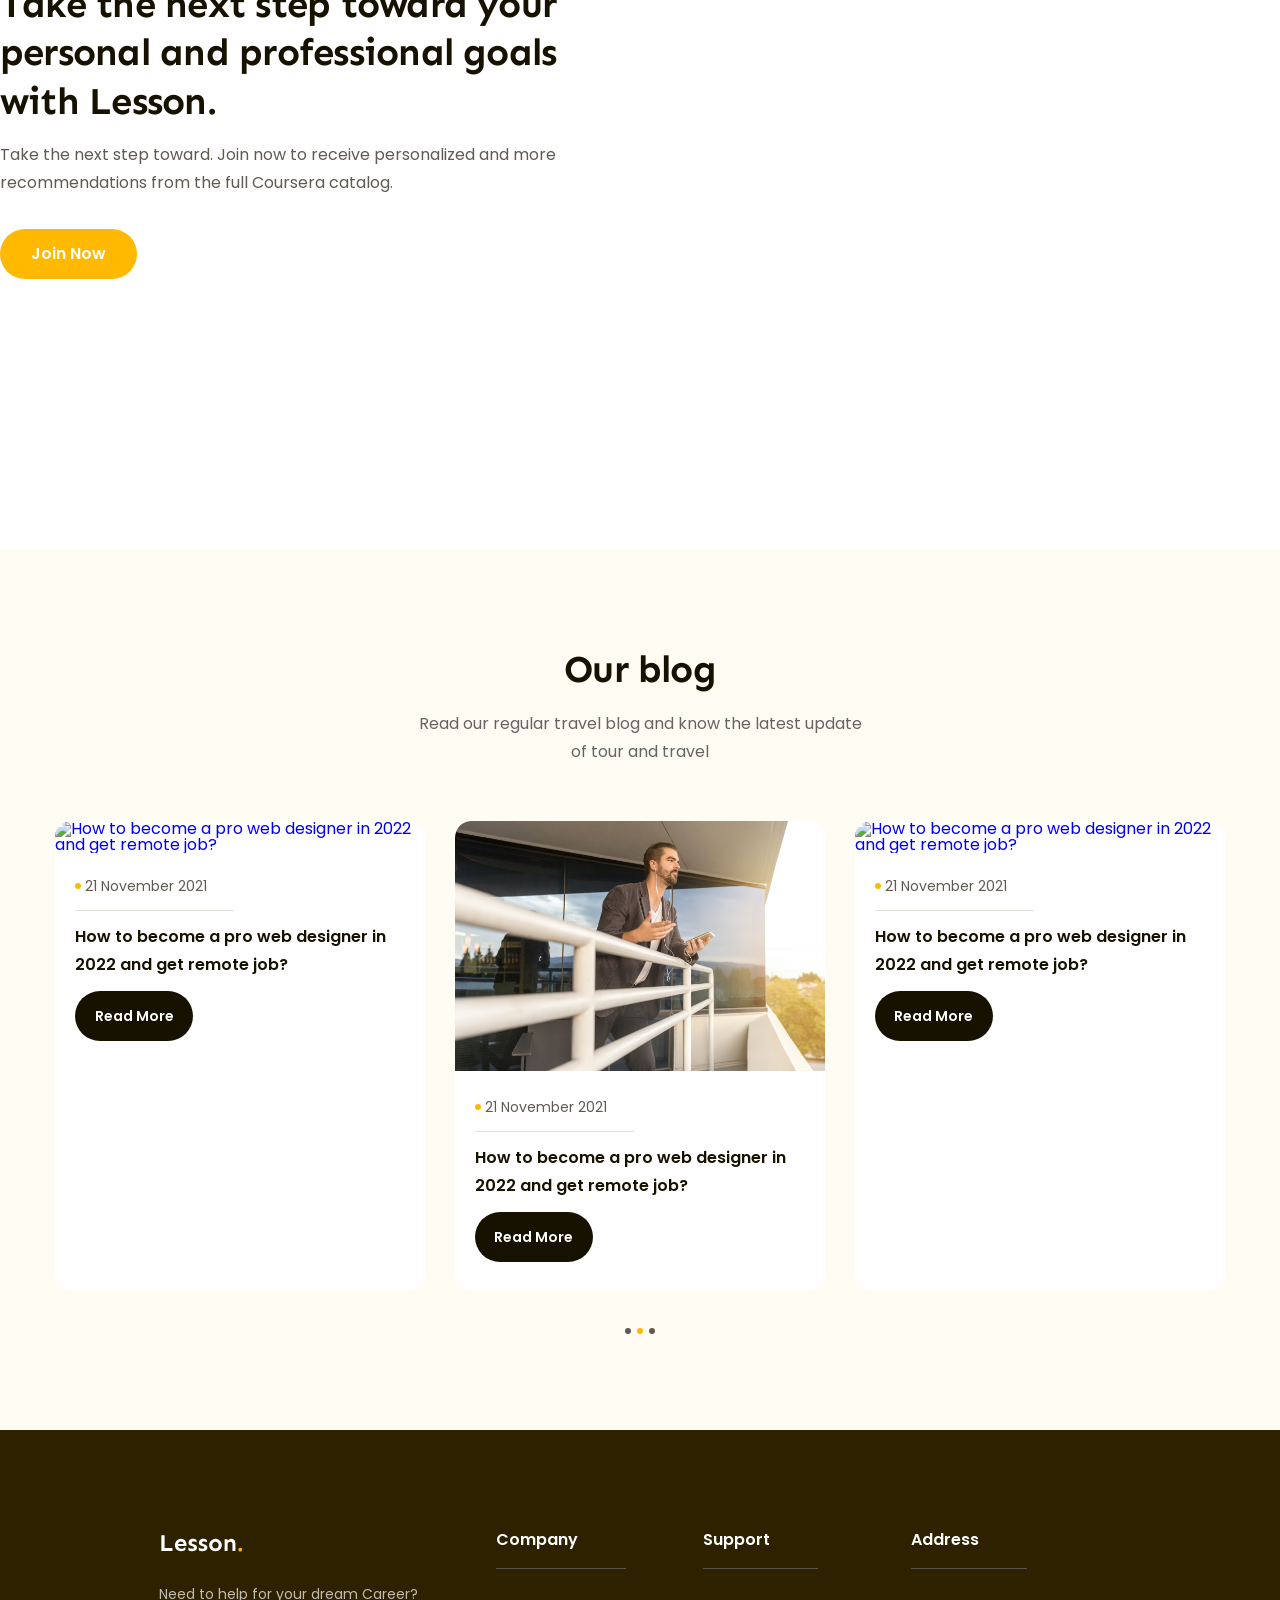
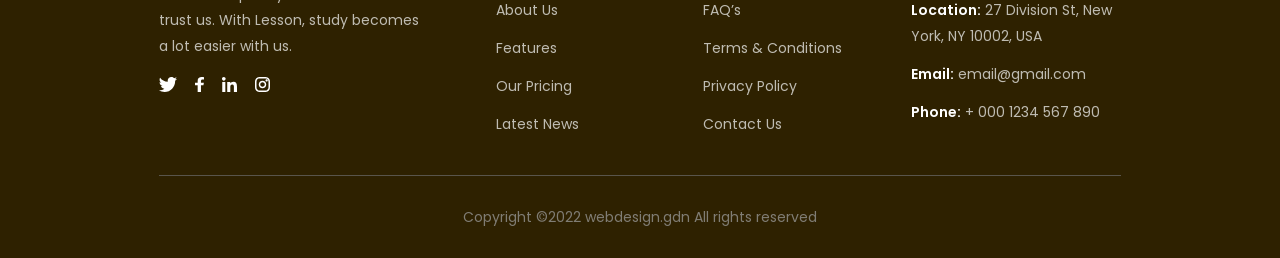
==== commit 9a1c2251: "p14 làm phần footer-kết thúc dự án" ====
--- a/index.html
+++ b/index.html
@@ -16,8 +16,9 @@
     <link rel="stylesheet" href="./assets/CSS/style.css" />
     <title>Figma to HTML</title>
   </head>
-  <!-- Thêm style(h10000) để có thanh cuộn nhập dữ liệu trên show preview -->
-  <body style="height: 10000px">
+  <!-- Thêm style(h10000) để có thanh cuộn nhập dữ liệu trên show preview. Còn đúng dự án thì không cần -->
+  <!-- <body style="height: 10000px"> -->
+  <body>
     <!-- header(là thẻ có ngữ nghĩa) -->
     <!-- header.header.fixed -->
     <!-- Class fixed để sau dùng sticky neo header lại -->
@@ -487,128 +488,182 @@
           <div class="blog-list">
             <!-- item 1 -->
             <div class="item">
-              <a href="#!"> <img src="./assets/img/blog-1.svg" alt="How to become a pro web designer in 2022 and get remote job?" class="thumb" /> </a>
-            <div class="info">
-                <span class="date">21 November 2021</span>
-                <a href="#!">
-                  <h3 class="title">
-                    How to become a pro web designer in 2022 and get remote job?
-                  </h3>
-                </a>
-                <a href="#!" class="btn">Read More</a>
-            </div>
-            </div>
-
-               <!-- item 2 -->
-            <div class="item">
-              <a href="#!"> <img src="./assets/img/blog-2.svg" alt="How to become a pro web designer in 2022 and get remote job?" class="thumb" /> </a>
-              <div class="info">
-                <span class="date">21 November 2021</span>
-                <a href="#!">
-                  <h3 class="title">
-                    How to become a pro web designer in 2022 and get remote job?
-                  </h3>
-                </a>
-                <a href="#!" class="btn">Read More</a>
-              </div>
-            </div>
-
-               <!-- item 3 -->
-            <div class="item">
-              <a href="#!"> <img src="./assets/img/blog-3.svg" alt="How to become a pro web designer in 2022 and get remote job?" class="thumb" /> </a>
-             <div class="info">
-                <span class="date">21 November 2021</span>
-                <a href="#!">
-                  <h3 class="title">
-                    How to become a pro web designer in 2022 and get remote job?
-                  </h3>
-                </a>
-                <a href="#!" class="btn">Read More</a>
-             </div>
-            </div>
-
-                  <!-- item 4 -->
-            <div class="item">
-              <a href="#!"> <img src="./assets/img/blog-1.svg" alt="How to become a pro web designer in 2022 and get remote job?" class="thumb" /> </a>
-            <div class="info">
-                <span class="date">21 November 2021</span>
-                <a href="#!">
-                  <h3 class="title">
-                    How to become a pro web designer in 2022 and get remote job?
-                  </h3>
-                </a>
-                <a href="#!" class="btn">Read More</a>
-            </div>
-            </div>
-
-               <!-- item 5 -->
-            <div class="item">
-              <a href="#!"> <img src="./assets/img/blog-2.svg" alt="How to become a pro web designer in 2022 and get remote job?" class="thumb" /> </a>
-              <div class="info">
-                <span class="date">21 November 2021</span>
-                <a href="#!">
-                  <h3 class="title">
-                    How to become a pro web designer in 2022 and get remote job?
-                  </h3>
-                </a>
-                <a href="#!" class="btn">Read More</a>
-              </div>
-            </div>
-
-               <!-- item 6 -->
-            <div class="item">
-              <a href="#!"> <img src="./assets/img/blog-3.svg" alt="How to become a pro web designer in 2022 and get remote job?" class="thumb" /> </a>
-             <div class="info">
-                <span class="date">21 November 2021</span>
-                <a href="#!">
-                  <h3 class="title">
-                    How to become a pro web designer in 2022 and get remote job?
-                  </h3>
-                </a>
-                <a href="#!" class="btn">Read More</a>
-             </div>
-            </div>
-
-                  <!-- item 7 -->
-            <div class="item">
-              <a href="#!"> <img src="./assets/img/blog-1.svg" alt="How to become a pro web designer in 2022 and get remote job?" class="thumb" /> </a>
-            <div class="info">
-                <span class="date">21 November 2021</span>
-                <a href="#!">
-                  <h3 class="title">
-                    How to become a pro web designer in 2022 and get remote job?
-                  </h3>
-                </a>
-                <a href="#!" class="btn">Read More</a>
-            </div>
-            </div>
-
-               <!-- item 8 -->
-            <div class="item">
-              <a href="#!"> <img src="./assets/img/blog-2.svg" alt="How to become a pro web designer in 2022 and get remote job?" class="thumb" /> </a>
-              <div class="info">
-                <span class="date">21 November 2021</span>
-                <a href="#!">
-                  <h3 class="title">
-                    How to become a pro web designer in 2022 and get remote job?
-                  </h3>
-                </a>
-                <a href="#!" class="btn">Read More</a>
-              </div>
-            </div>
-
-               <!-- item 9 -->
-            <div class="item">
-              <a href="#!"> <img src="./assets/img/blog-3.svg" alt="How to become a pro web designer in 2022 and get remote job?" class="thumb" /> </a>
-             <div class="info">
-                <span class="date">21 November 2021</span>
-                <a href="#!">
-                  <h3 class="title">
-                    How to become a pro web designer in 2022 and get remote job?
-                  </h3>
-                </a>
-                <a href="#!" class="btn">Read More</a>
-             </div>
+              <a href="#!">
+                <img
+                  src="./assets/img/blog-1.svg"
+                  alt="How to become a pro web designer in 2022 and get remote job?"
+                  class="thumb"
+                />
+              </a>
+              <div class="info">
+                <span class="date">21 November 2021</span>
+                <a href="#!">
+                  <h3 class="title">
+                    How to become a pro web designer in 2022 and get remote job?
+                  </h3>
+                </a>
+                <a href="#!" class="btn">Read More</a>
+              </div>
+            </div>
+
+            <!-- item 2 -->
+            <div class="item">
+              <a href="#!">
+                <img
+                  src="./assets/img/blog-2.svg"
+                  alt="How to become a pro web designer in 2022 and get remote job?"
+                  class="thumb"
+                />
+              </a>
+              <div class="info">
+                <span class="date">21 November 2021</span>
+                <a href="#!">
+                  <h3 class="title">
+                    How to become a pro web designer in 2022 and get remote job?
+                  </h3>
+                </a>
+                <a href="#!" class="btn">Read More</a>
+              </div>
+            </div>
+
+            <!-- item 3 -->
+            <div class="item">
+              <a href="#!">
+                <img
+                  src="./assets/img/blog-3.svg"
+                  alt="How to become a pro web designer in 2022 and get remote job?"
+                  class="thumb"
+                />
+              </a>
+              <div class="info">
+                <span class="date">21 November 2021</span>
+                <a href="#!">
+                  <h3 class="title">
+                    How to become a pro web designer in 2022 and get remote job?
+                  </h3>
+                </a>
+                <a href="#!" class="btn">Read More</a>
+              </div>
+            </div>
+
+            <!-- item 4 -->
+            <div class="item">
+              <a href="#!">
+                <img
+                  src="./assets/img/blog-1.svg"
+                  alt="How to become a pro web designer in 2022 and get remote job?"
+                  class="thumb"
+                />
+              </a>
+              <div class="info">
+                <span class="date">21 November 2021</span>
+                <a href="#!">
+                  <h3 class="title">
+                    How to become a pro web designer in 2022 and get remote job?
+                  </h3>
+                </a>
+                <a href="#!" class="btn">Read More</a>
+              </div>
+            </div>
+
+            <!-- item 5 -->
+            <div class="item">
+              <a href="#!">
+                <img
+                  src="./assets/img/blog-2.svg"
+                  alt="How to become a pro web designer in 2022 and get remote job?"
+                  class="thumb"
+                />
+              </a>
+              <div class="info">
+                <span class="date">21 November 2021</span>
+                <a href="#!">
+                  <h3 class="title">
+                    How to become a pro web designer in 2022 and get remote job?
+                  </h3>
+                </a>
+                <a href="#!" class="btn">Read More</a>
+              </div>
+            </div>
+
+            <!-- item 6 -->
+            <div class="item">
+              <a href="#!">
+                <img
+                  src="./assets/img/blog-3.svg"
+                  alt="How to become a pro web designer in 2022 and get remote job?"
+                  class="thumb"
+                />
+              </a>
+              <div class="info">
+                <span class="date">21 November 2021</span>
+                <a href="#!">
+                  <h3 class="title">
+                    How to become a pro web designer in 2022 and get remote job?
+                  </h3>
+                </a>
+                <a href="#!" class="btn">Read More</a>
+              </div>
+            </div>
+
+            <!-- item 7 -->
+            <div class="item">
+              <a href="#!">
+                <img
+                  src="./assets/img/blog-1.svg"
+                  alt="How to become a pro web designer in 2022 and get remote job?"
+                  class="thumb"
+                />
+              </a>
+              <div class="info">
+                <span class="date">21 November 2021</span>
+                <a href="#!">
+                  <h3 class="title">
+                    How to become a pro web designer in 2022 and get remote job?
+                  </h3>
+                </a>
+                <a href="#!" class="btn">Read More</a>
+              </div>
+            </div>
+
+            <!-- item 8 -->
+            <div class="item">
+              <a href="#!">
+                <img
+                  src="./assets/img/blog-2.svg"
+                  alt="How to become a pro web designer in 2022 and get remote job?"
+                  class="thumb"
+                />
+              </a>
+              <div class="info">
+                <span class="date">21 November 2021</span>
+                <a href="#!">
+                  <h3 class="title">
+                    How to become a pro web designer in 2022 and get remote job?
+                  </h3>
+                </a>
+                <a href="#!" class="btn">Read More</a>
+              </div>
+            </div>
+
+            <!-- item 9 -->
+            <div class="item">
+              <a href="#!">
+                <img
+                  src="./assets/img/blog-3.svg"
+                  alt="How to become a pro web designer in 2022 and get remote job?"
+                  class="thumb"
+                />
+              </a>
+              <div class="info">
+                <span class="date">21 November 2021</span>
+                <a href="#!">
+                  <h3 class="title">
+                    How to become a pro web designer in 2022 and get remote job?
+                  </h3>
+                </a>
+                <a href="#!" class="btn">Read More</a>
+              </div>
             </div>
           </div>
 
@@ -620,5 +675,112 @@
         </div>
       </div>
     </main>
+
+    <!-- footer(là thẻ có ngữ nghĩa) -->
+    <footer class="footer">
+      <div class="main-content">
+        <div class="row">
+          <!-- column 1 -->
+          <div class="column">
+            <img src="./assets/img/logo-white.svg" alt="Lesson." class="logo" />
+            <p class="desc">
+              Need to help for your dream Career? trust us. With Lesson, study
+              becomes a lot easier with us.
+            </p>
+            <div class="socials">
+              <a href="">
+                <img
+                  src="./assets/icon/Twitter.svg"
+                  alt="twitter"
+                  class="icon"
+                />
+              </a>
+              <a href="">
+                <img
+                  src="./assets/icon/Facebook.svg"
+                  alt="facebook"
+                  class="icon"
+                />
+              </a>
+              <a href="">
+                <img
+                  src="./assets/icon/linked_in.svg"
+                  alt="linkedin"
+                  class="icon"
+                />
+              </a>
+              <a href="">
+                <img
+                  src="./assets/icon/Instagram.svg"
+                  alt="instagram"
+                  class="icon"
+                />
+              </a>
+            </div>
+          </div>
+
+          <!-- column 2 -->
+          <div class="column">
+            <h3 class="title">Company</h3>
+            <ul class="list">
+              <li>
+                <a href="#!">About Us</a>
+              </li>
+              <li>
+                <a href="#!">Features</a>
+              </li>
+              <li>
+                <a href="#!">Our Pricing</a>
+              </li>
+              <li>
+                <a href="#!">Latest News</a>
+              </li>
+            </ul>
+          </div>
+
+          <!-- column 3 -->
+          <div class="column">
+            <h3 class="title">Support</h3>
+            <ul class="list">
+              <li>
+                <a href="#!">FAQ’s</a>
+              </li>
+              <li>
+                <a href="#!">Terms & Conditions</a>
+              </li>
+              <li>
+                <a href="#!">Privacy Policy</a>
+              </li>
+              <li>
+                <a href="#!">Contact Us</a>
+              </li>
+            </ul>
+          </div>
+
+          <!-- column 4 -->
+          <div class="column">
+            <h3 class="title">Address</h3>
+            <ul class="list">
+              <li>
+                <a href="#!"
+                  ><strong>Location:</strong> 27 Division St, New York, NY
+                  10002, USA</a
+                >
+              </li>
+              <li>
+                <a href="#!"><strong>Email:</strong> email@gmail.com</a>
+              </li>
+              <li>
+                <a href="#!"><strong>Phone:</strong> + 000 1234 567 890</a>
+              </li>
+            </ul>
+          </div>
+        </div>
+
+        <div class="copyright">
+          <p>Copyright ©2022 webdesign.gdn All rights reserved</p>
+        </div>
+      </div>
+    </footer>
   </body>
 </html>
--- a/assets/CSS/style.css
+++ b/assets/CSS/style.css
@@ -1,6 +1,7 @@
 /* assets/CSS/style.css để tạo nhanh */
 /* Làm các phần từ trên xuống dưới, từ trái qua phải, từ tổng quan đến chi tiết */
-
+/* Nhớ phân biệt thẻ (không có dấu .) và class (có dấu .) */
+/* Nhớ phân biệt truy cập vào class con từ class cha (.A .B) và thẻ có 2 class (.A.B)*/
 * {
   box-sizing: border-box;
 }
@@ -755,6 +756,7 @@
   content: "";
   display: inline-block;
   height: 1px;
+  /* Có border-radius nên phải dùng ::after, không dùng border-bottom vẽ ra được */
   border-radius: 0.5px;
   background: #e2dfda;
 }
@@ -795,3 +797,89 @@
   background: var(--primary-color);
   cursor: default;
 }
+
+/* ==================== footer ==================== */
+
+footer {
+  background: #2e2100;
+  padding: 96px 135px 0;
+}
+
+.footer .row {
+  padding-bottom: 38px;
+  border-bottom: 1px solid #59554b;
+  display: flex;
+}
+
+.footer .row .column {
+  /* Lấy [100% - 35%(width column 1)] : 3 = 21.6% */
+  width: 21.6%;
+}
+
+.footer .row .column:first-child {
+  /* Xem chiều rộng thẻ <p> + khoảng cách từ khung thẻ <p> đó đến column 2 rồi chia cho chiều động main-content */
+  /* .footer .row .column:first-child viết sau .footer .row .column nên sẽ đè width lên (này là của column 1) */
+  width: 35%;
+}
+
+.footer .desc {
+  margin-top: 18px;
+  /* max-width thay vì width vì để khi trình duyệt co lại thì thẻ <p> của column 1 co lại theo */
+  max-width: 267px;
+  color: #bfbcb2;
+  font-size: 1.4rem;
+  line-height: 1.86; /* 185.714% */
+}
+
+.footer .socials {
+  display: flex;
+  gap: 18px;
+  margin-top: 18px;
+}
+
+.footer .title {
+  padding-bottom: 14px;
+  /* Để phần border-bottom kéo ra phải thêm 48px (vì border bao quanh padding) nên làm cho thanh được vẽ bằng border-bottom dài thêm 48px về bên phải */
+  padding-right: 48px;
+  /* .title là class thuộc thẻ <h3> có display: block nên làm cho thanh border-bottom dài hết khung (quá dài). Nên chuyển sang display: inline-block */
+  display: inline-block;
+  /* Không border-radius nên không cần dùng ::after, có thể dùng border-bottom vẽ ra được */
+  border-bottom: 1px solid #59554b;
+  color: #fff;
+  font-size: 1.6rem;
+  font-weight: 600;
+  line-height: 1.75; /* 175% */
+}
+
+.footer .list {
+  margin-top: 28px;
+}
+
+.footer .list a {
+  /* Mặc định thẻ <a> là inline nên không thêm margin-bottom để tạo khoảng cách giữa các thẻ <a> được nên phải đổi display:inline-block */
+  display: inline-block;
+  margin-bottom: 12px;
+  color: #bfbcb2;
+  font-size: 1.4rem;
+  line-height: 1.86; /* 185.714% */
+}
+
+.footer .list li:last-child a {
+  /* Xóa margin-bottom ở thẻ <a> của <li> cuối đi sau khi set ở trên chung cho các thẻ a vì dưới không còn thẻ <a> nào nên không cần cách */
+  margin-bottom: 0;
+}
+
+.footer .list strong {
+  color: #fff;
+  font-size: 1.4rem;
+  font-weight: 600;
+  line-height: 1.86; /* 185.714% */
+}
+
+.footer .copyright {
+  padding: 28px 0;
+  color: #807d74;
+  text-align: center;
+  font-size: 1.4rem;
+  line-height: 1.86; /* 185.714% */
+}
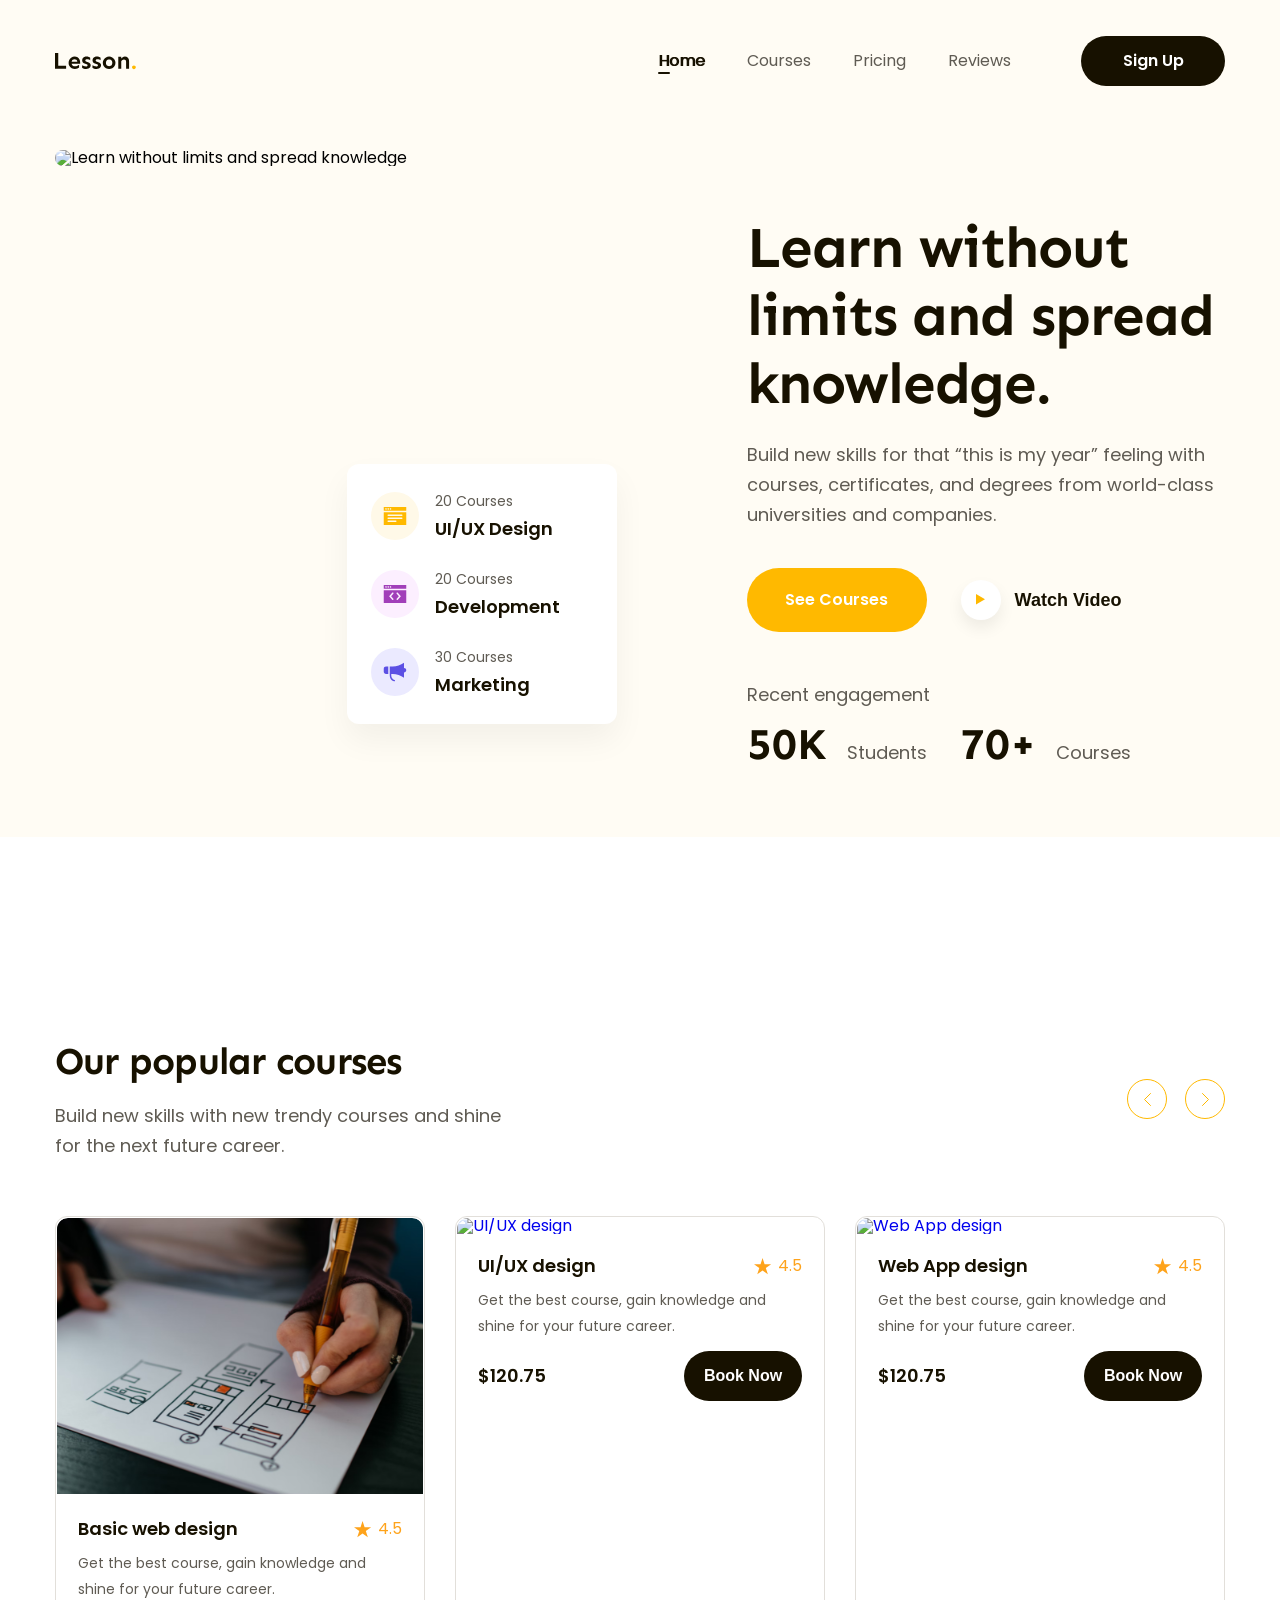
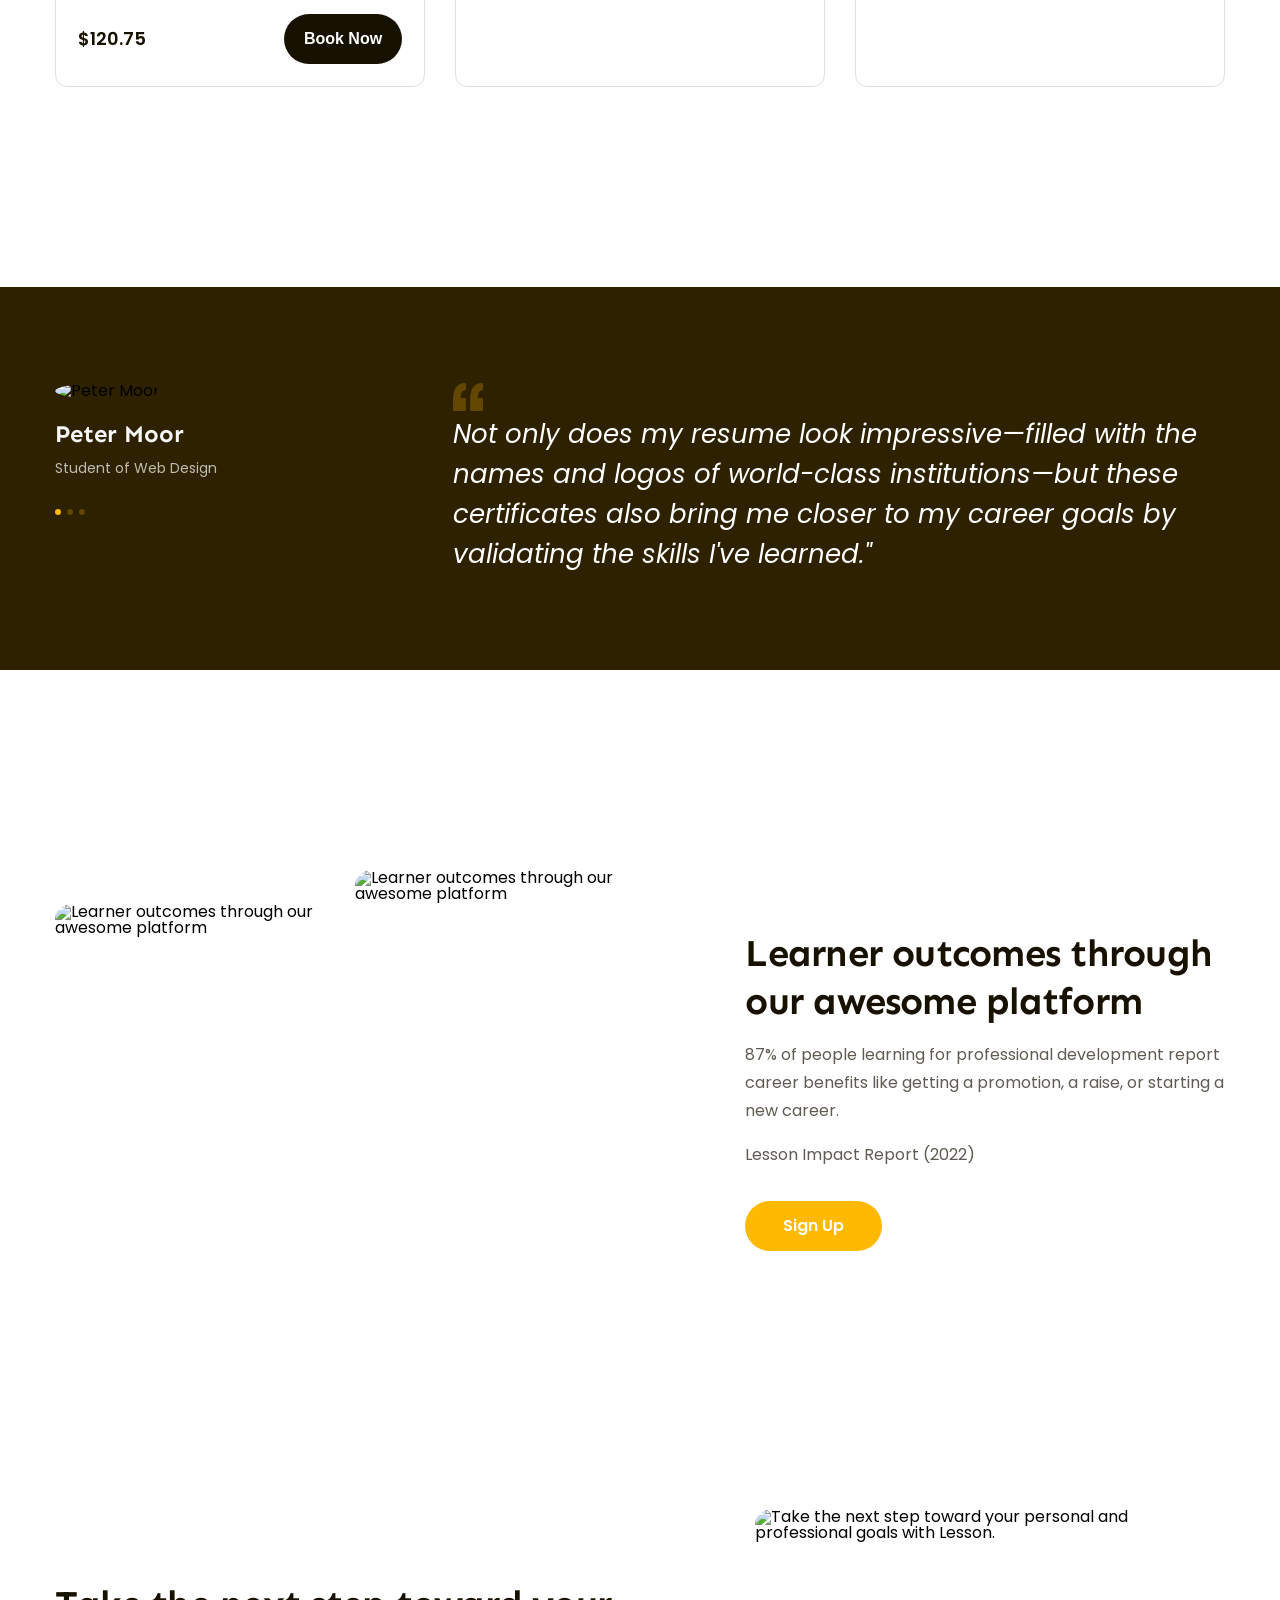
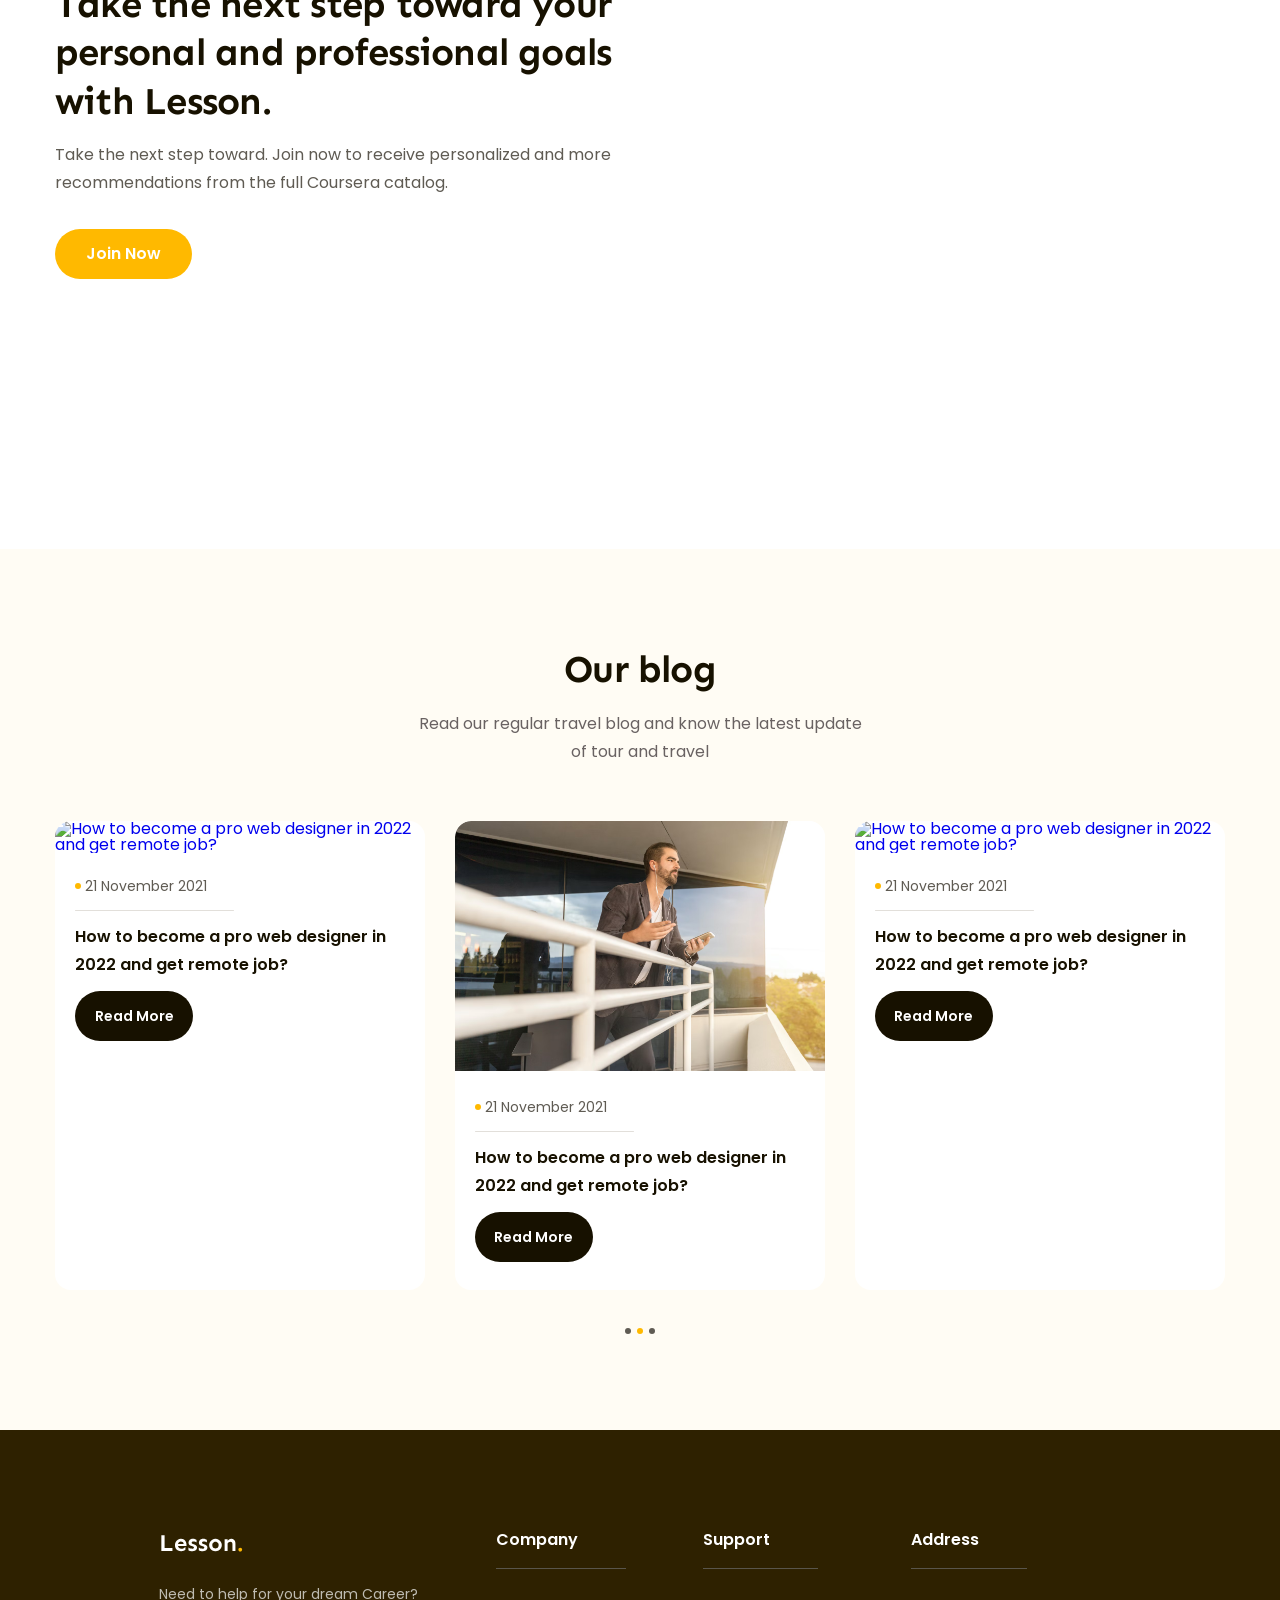
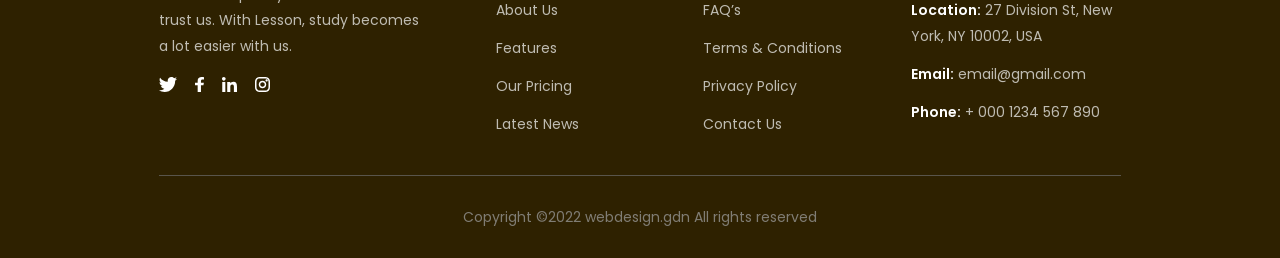
==== commit c947fae8: "p15 chỉnh sửa hoàn thiện dự án" ====
--- a/index.html
+++ b/index.html
@@ -413,63 +413,65 @@
 
       <!-- features 1-->
       <div class="features">
-        <div class="main-content"></div>
-        <!-- .body>.images>img*2^.content -->
-        <!-- Dấu ^ để nhảy ra ngoài 1 cấp -->
-        <div class="body">
-          <div class="images">
-            <img
-              class="lower"
-              src="./assets/img/learn-1.svg"
-              alt="Learner outcomes through our awesome platform"
-            />
-            <img
-              src="./assets/img/learn-2.svg"
-              alt="Learner outcomes through our awesome platform"
-            />
-          </div>
-
-          <div class="content">
-            <!-- h2.heading-lv2+p.desc*2+a.btn{Sign Up} -->
-            <h2 class="heading-lv2">
-              Learner outcomes through our awesome platform
-            </h2>
-            <p class="desc">
-              87% of people learning for professional development report career
-              benefits like getting a promotion, a raise, or starting a new
-              career.
-            </p>
-            <p class="desc">Lesson Impact Report (2022)</p>
-            <a href="#!" class="btn cta-btn">Sign Up</a>
+        <div class="main-content">
+          <!-- .body>.images>img*2^.content -->
+          <!-- Dấu ^ để nhảy ra ngoài 1 cấp -->
+          <div class="body">
+            <div class="images">
+              <img
+                class="lower"
+                src="./assets/img/learn-1.svg"
+                alt="Learner outcomes through our awesome platform"
+              />
+              <img
+                src="./assets/img/learn-2.svg"
+                alt="Learner outcomes through our awesome platform"
+              />
+            </div>
+
+            <div class="content">
+              <!-- h2.heading-lv2+p.desc*2+a.btn{Sign Up} -->
+              <h2 class="heading-lv2">
+                Learner outcomes through our awesome platform
+              </h2>
+              <p class="desc">
+                87% of people learning for professional development report
+                career benefits like getting a promotion, a raise, or starting a
+                new career.
+              </p>
+              <p class="desc">Lesson Impact Report (2022)</p>
+              <a href="#!" class="btn cta-btn">Sign Up</a>
+            </div>
           </div>
         </div>
       </div>
 
       <!-- features 2-->
       <div class="features features-2nd">
-        <div class="main-content"></div>
-        <!-- .body>.images>img^.content -->
-        <!-- Dấu ^ để nhảy ra ngoài 1 cấp -->
-        <div class="body">
-          <div class="images">
-            <img
-              src="./assets/img/learn-3.svg"
-              alt=" Take the next step toward your personal and professional goals
+        <div class="main-content">
+          <!-- .body>.images>img^.content -->
+          <!-- Dấu ^ để nhảy ra ngoài 1 cấp -->
+          <div class="body">
+            <div class="images">
+              <img
+                src="./assets/img/learn-3.svg"
+                alt=" Take the next step toward your personal and professional goals
               with Lesson."
-            />
-          </div>
-
-          <div class="content">
-            <!-- h2.heading-lv2+p.desc*2+a.btn{Sign Up} -->
-            <h2 class="heading-lv2">
-              Take the next step toward your personal and professional goals
-              with Lesson.
-            </h2>
-            <p class="desc">
-              Take the next step toward. Join now to receive personalized and
-              more recommendations from the full Coursera catalog.
-            </p>
-            <a href="#!" class="btn cta-btn">Join Now</a>
+              />
+            </div>
+
+            <div class="content">
+              <!-- h2.heading-lv2+p.desc*2+a.btn{Sign Up} -->
+              <h2 class="heading-lv2">
+                Take the next step toward your personal and professional goals
+                with Lesson.
+              </h2>
+              <p class="desc">
+                Take the next step toward. Join now to receive personalized and
+                more recommendations from the full Coursera catalog.
+              </p>
+              <a href="#!" class="btn cta-btn">Join Now</a>
+            </div>
           </div>
         </div>
       </div>
